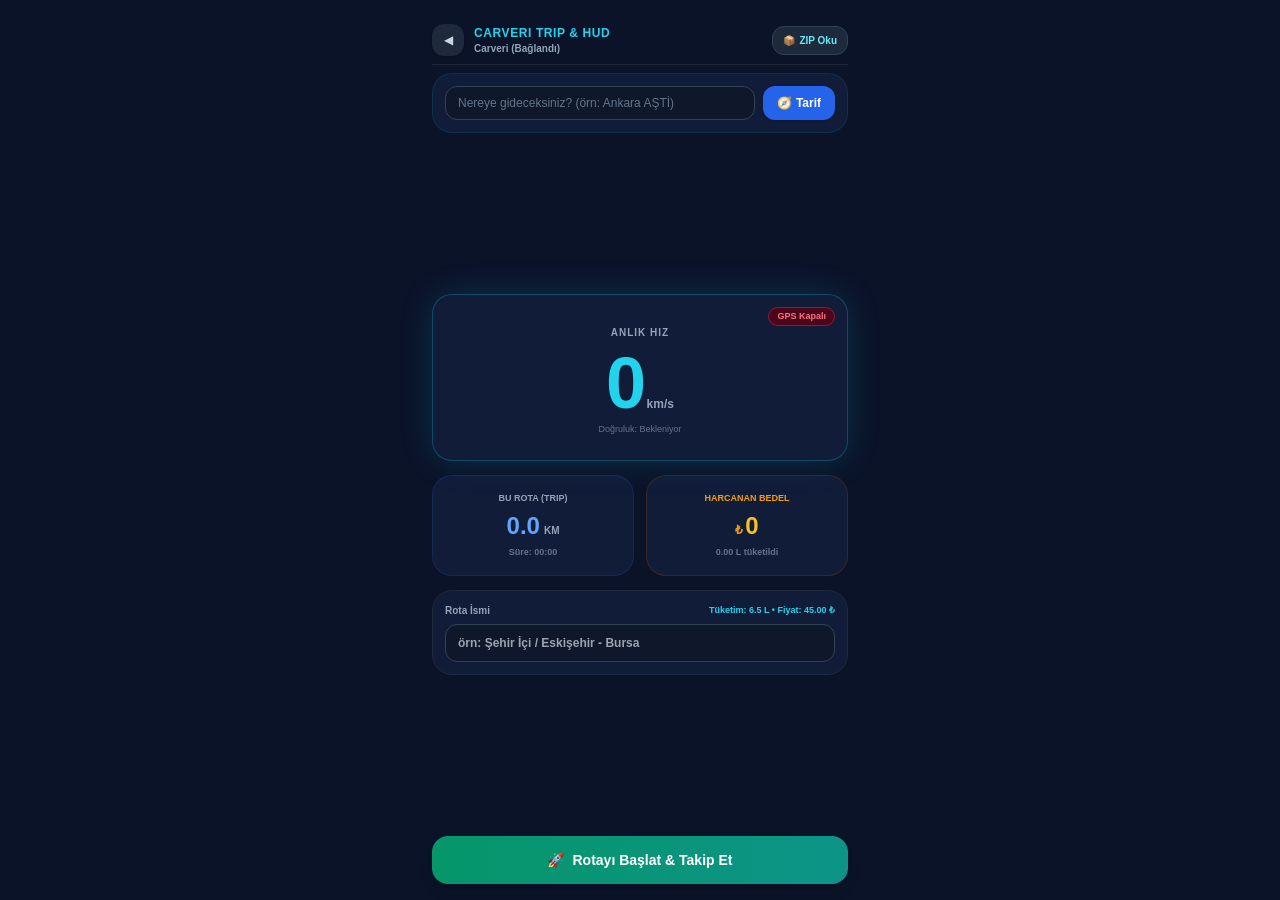
==== trip/index.html @ 650b9a81 "Create index.html" ====
<!DOCTYPE html>
<html lang="tr">
<head>
  <meta charset="UTF-8" />
  <meta name="viewport" content="width=device-width, initial-scale=1.0, maximum-scale=1.0, user-scalable=no, viewport-fit=cover" />
  <title>Carveri Trip & HUD</title>
  <meta name="theme-color" content="#0b1329" />
  <link rel="manifest" href="./manifest.json" />

  <!-- Üst dizindeki mevcut yerel kütüphaneler -->
  <script src="../libs/tailwind.js"></script>
  <script src="../libs/jszip.min.js"></script>

  <style>
    :root {
      --sat: env(safe-area-inset-top, 0px);
      --sab: env(safe-area-inset-bottom, 0px);
    }
    body {
      background-color: #0b1329;
      color: #f8fafc;
      font-family: -apple-system, BlinkMacSystemFont, "Segoe UI", Roboto, sans-serif;
      padding-top: var(--sat);
      padding-bottom: calc(1rem + var(--sab));
      user-select: none;
    }
    .hud-card {
      background: #111c38;
      border: 1px solid #1e2c4f;
      border-radius: 1.25rem;
    }
    .hud-glow {
      box-shadow: 0 0 35px -5px rgba(6, 182, 212, 0.25);
    }
  </style>
</head>
<body class="min-h-screen flex flex-col justify-between p-4 max-w-md mx-auto">

  <!-- Üst Başlık & Araç Durumu -->
  <header class="flex justify-between items-center py-2 border-b border-slate-800">
    <div class="flex items-center gap-2.5">
      <a href="../index.html" class="w-8 h-8 rounded-xl bg-slate-800 flex items-center justify-center text-xs text-slate-300 hover:text-white shadow">◀</a>
      <div>
        <h1 class="text-xs font-black text-cyan-400 tracking-wider">CARVERI TRIP & HUD</h1>
        <p id="carDescHeader" class="text-[10px] text-slate-400 font-semibold">Senkronize ediliyor...</p>
      </div>
    </div>
    <div class="flex items-center gap-2">
      <label class="cursor-pointer bg-slate-800 hover:bg-slate-700 px-2.5 py-1.5 rounded-xl text-[10px] font-bold text-cyan-300 flex items-center gap-1 border border-slate-700">
        <span>📦</span> ZIP Oku
        <input type="file" accept=".zip" onchange="loadZipBackup(event)" class="hidden" />
      </label>
    </div>
  </header>

  <!-- Hedefe Yol Tarifi Köprüsü (Google Haritalar) -->
  <div class="hud-card p-3 my-2 border-cyan-900/40">
    <div class="flex gap-2">
      <input type="text" id="targetNavInput" placeholder="Nereye gideceksiniz? (örn: Ankara AŞTİ)" class="flex-1 bg-slate-900 border border-slate-700 text-xs px-3 py-2 rounded-xl text-white outline-none font-medium placeholder-slate-500" />
      <button onclick="launchExternalNav()" class="bg-blue-600 hover:bg-blue-500 text-white text-xs font-black px-3.5 py-2 rounded-xl shadow flex items-center gap-1 whitespace-nowrap">
        <span>🧭</span> Tarif
      </button>
    </div>
  </div>

  <!-- Ana Dijital Gösterge Paneli (Takometre & Harcama) -->
  <main class="space-y-3.5 my-auto">
    <!-- Hız & GPS Durumu -->
    <div class="hud-card p-6 text-center hud-glow relative overflow-hidden border-cyan-500/30">
      <span id="gpsStatusBadge" class="absolute top-3 right-3 text-[9px] font-bold px-2 py-0.5 rounded-full bg-rose-950 text-rose-400 border border-rose-800">GPS Kapalı</span>
      <span class="text-[10px] uppercase font-black tracking-widest text-slate-400">ANLIK HIZ</span>
      <div class="flex items-baseline justify-center gap-1 my-1">
        <span id="liveSpeedText" class="text-7xl font-black text-cyan-400 tracking-tighter">0</span>
        <span class="text-xs font-bold text-slate-400">km/s</span>
      </div>
      <p id="accuracyText" class="text-[9px] text-slate-500 font-medium">Doğruluk: Bekleniyor</p>
    </div>

    <!-- Mesafe & Harcanan Yakıt Maliyeti -->
    <div class="grid grid-cols-2 gap-3">
      <div class="hud-card p-4 text-center border-blue-900/40">
        <span class="text-[9px] font-extrabold uppercase text-slate-400 block">BU ROTA (TRIP)</span>
        <div class="flex items-baseline justify-center gap-1 mt-1">
          <span id="tripDistanceText" class="text-2xl font-black text-blue-400">0.0</span>
          <span class="text-[10px] text-slate-400 font-bold">KM</span>
        </div>
        <p id="tripTimeText" class="text-[9px] text-slate-500 mt-1 font-semibold">Süre: 00:00</p>
      </div>

      <div class="hud-card p-4 text-center border-amber-900/40">
        <span class="text-[9px] font-extrabold uppercase text-amber-500 block">HARCANAN BEDEL</span>
        <div class="flex items-baseline justify-center gap-0.5 mt-1">
          <span class="text-xs font-black text-amber-500">₺</span>
          <span id="tripCostText" class="text-2xl font-black text-amber-400">0</span>
        </div>
        <p id="tripLitersText" class="text-[9px] text-slate-500 mt-1 font-semibold">0.00 L tüketildi</p>
      </div>
    </div>

    <!-- Rota Adı Kutusu -->
    <div class="hud-card p-3 space-y-1.5 border-slate-800">
      <div class="flex justify-between items-center">
        <label class="text-[10px] font-bold text-slate-400 block">Rota İsmi</label>
        <span id="autoParamsBadge" class="text-[9px] text-cyan-400 font-bold">Tüketim: 6.5 L/100km</span>
      </div>
      <input type="text" id="routeNameInput" placeholder="örn: Şehir İçi / Eskişehir - Bursa" class="w-full bg-slate-900 border border-slate-700 text-xs px-3 py-2.5 rounded-xl text-white outline-none font-bold" />
    </div>
  </main>

  <!-- Alt Kontrol Butonları -->
  <footer class="pt-2">
    <div id="btnGroupStart">
      <button onclick="startTripTracking()" class="w-full py-3.5 bg-gradient-to-r from-emerald-600 to-teal-600 hover:from-emerald-500 hover:to-teal-500 text-white font-black text-sm rounded-2xl shadow-lg flex items-center justify-center gap-2 active:scale-98 transition-all">
        <span>🚀</span> Rotayı Başlat & Takip Et
      </button>
    </div>

    <div id="btnGroupStop" class="grid grid-cols-2 gap-2.5 hidden">
      <button onclick="cancelTripTracking()" class="py-3 bg-slate-800 hover:bg-slate-700 text-slate-300 font-bold text-xs rounded-xl border border-slate-700">
        İptal Et
      </button>
      <button onclick="promptFinishRoute()" class="py-3 bg-rose-600 hover:bg-rose-500 text-white font-black text-xs rounded-xl shadow-lg">
        Rotayı Bitir & Kaydet
      </button>
    </div>
  </footer>

  <script>
    const STORAGE_PREFIX = "ototakip_promax_";
    let fullBackupData = null;

    // Otomatik Çekilecek Parametreler (Varsayılan değerlerle)
    let avgConsumption = 6.5; 
    let unitFuelPrice = 45.0;  

    // Sayaç Değişkenleri
    let isTracking = false;
    let watchId = null;
    let startTime = null;
    let timerInterval = null;
    let totalDistanceKm = 0;
    let lastCoords = null;
    let wakeLock = null;

    // 1. Ana Carveri Pro Hafızasından Otomatik Veri Çekme
    function syncFromCarveriStorage() {
      try {
        const rawProfile = localStorage.getItem(STORAGE_PREFIX + "profile");
        if (rawProfile) {
          const p = JSON.parse(rawProfile);
          document.getElementById("carDescHeader").innerText = `${p.name || 'Carveri'} (${p.desc || 'Model'})`;
        } else {
          document.getElementById("carDescHeader").innerText = "Carveri (Bağlandı)";
        }

        // Son Yol Bilgisayarı Ortalamasını Al
        const rawOdo = localStorage.getItem(STORAGE_PREFIX + "odologs");
        if (rawOdo) {
          const odos = JSON.parse(rawOdo);
          const valid = odos.filter(o => o.dashboardL100 > 0);
          if (valid.length > 0) {
            avgConsumption = parseFloat(valid[valid.length - 1].dashboardL100) || avgConsumption;
          }
        }

        // Canlı Pompa Fiyatını Al
        const rawPrices = localStorage.getItem(STORAGE_PREFIX + "live_fuel_prices");
        if (rawPrices) {
          const lp = JSON.parse(rawPrices);
          if (lp.fiyatlar) {
            const pObj = rawProfile ? JSON.parse(rawProfile) : {};
            const fType = pObj.fuelType || "benzin";
            const priceStr = lp.fiyatlar[fType] || lp.fiyatlar.benzin;
            if (priceStr) unitFuelPrice = parseFloat(String(priceStr).replace(",", ".")) || unitFuelPrice;
          }
        }

        document.getElementById("autoParamsBadge").innerText = `Tüketim: ${avgConsumption.toFixed(1)} L • Fiyat: ${unitFuelPrice.toFixed(2)} ₺`;
      } catch (e) {
        console.log("Hafıza okuma hatası:", e);
      }
    }

    // 2. Ekranın Kapanmasını Engelle (Android Wake Lock)
    async function requestWakeLock() {
      try {
        if ('wakeLock' in navigator) {
          wakeLock = await navigator.wakeLock.request('screen');
        }
      } catch (err) {}
    }

    function releaseWakeLock() {
      if (wakeLock !== null) {
        wakeLock.release().catch(() => {});
        wakeLock = null;
      }
    }

    // 3. ZIP Yedeği Okuma (Opsiyonel / Başka cihaz için)
    async function loadZipBackup(event) {
      const file = event.target.files[0];
      if (!file) return;
      try {
        const zip = await JSZip.loadAsync(file);
        const jsonFile = zip.file("veriler.json");
        if (!jsonFile) return alert("Geçersiz yedek: veriler.json bulunamadı.");

        const text = await jsonFile.async("text");
        fullBackupData = JSON.parse(text);

        if (fullBackupData.profile) {
          document.getElementById("carDescHeader").innerText = `${fullBackupData.profile.name} • ${fullBackupData.profile.desc || ''}`;
        }
        if (Array.isArray(fullBackupData.odoLogs)) {
          const validOdos = fullBackupData.odoLogs.filter(o => o.dashboardL100 > 0);
          if (validOdos.length > 0) avgConsumption = validOdos[validOdos.length - 1].dashboardL100;
        }

        document.getElementById("autoParamsBadge").innerText = `Tüketim: ${avgConsumption.toFixed(1)} L • Fiyat: ${unitFuelPrice.toFixed(2)} ₺`;
        alert("✓ Carveri Pro ZIP verileri başarıyla yüklendi!");
      } catch (err) {
        alert("Yedek okuma hatası: " + err.message);
      }
    }

    // 4. Google Haritalar'a Yol Tarifi Açma
    function launchExternalNav() {
      const target = document.getElementById("targetNavInput").value.trim();
      if (!target) return alert("Lütfen gitmek istediğiniz konumu yazın.");
      const mapsUrl = `https://www.google.com/maps/dir/?api=1&destination=${encodeURIComponent(target)}`;
      window.open(mapsUrl, "_blank");
    }

    // 5. GPS Kuş Uçuşu Mesafe (Haversine Formülü)
    function getDistanceBetweenPoints(lat1, lon1, lat2, lon2) {
      const R = 6371;
      const dLat = (lat2 - lat1) * Math.PI / 180;
      const dLon = (lon2 - lon1) * Math.PI / 180;
      const a = Math.sin(dLat/2) * Math.sin(dLat/2) +
                Math.cos(lat1 * Math.PI / 180) * Math.cos(lat2 * Math.PI / 180) *
                Math.sin(dLon/2) * Math.sin(dLon/2);
      const c = 2 * Math.atan2(Math.sqrt(a), Math.sqrt(1-a));
      return R * c;
    }

    // 6. Rotayı Başlat
    function startTripTracking() {
      if (!navigator.geolocation) return alert("Cihazınızda GPS desteği bulunamadı.");

      totalDistanceKm = 0;
      lastCoords = null;
      startTime = Date.now();
      isTracking = true;

      requestWakeLock();

      document.getElementById("btnGroupStart").classList.add("hidden");
      document.getElementById("btnGroupStop").classList.remove("hidden");
      document.getElementById("gpsStatusBadge").innerText = "GPS Aktif 🟢";
      document.getElementById("gpsStatusBadge").className = "absolute top-3 right-3 text-[9px] font-bold px-2 py-0.5 rounded-full bg-emerald-950 text-emerald-400 border border-emerald-800";

      timerInterval = setInterval(() => {
        const sec = Math.floor((Date.now() - startTime) / 1000);
        const m = String(Math.floor(sec / 60)).padStart(2, '0');
        const s = String(sec % 60).padStart(2, '0');
        document.getElementById("tripTimeText").innerText = `Süre: ${m}:${s}`;
      }, 1000);

      watchId = navigator.geolocation.watchPosition(
        (pos) => {
          const { latitude, longitude, speed, accuracy } = pos.coords;
          document.getElementById("accuracyText").innerText = `Doğruluk: ±${Math.round(accuracy)}m`;

          // Hız km/s
          const kmh = speed !== null && speed > 0 ? Math.round(speed * 3.6) : 0;
          document.getElementById("liveSpeedText").innerText = kmh;

          // Mesafe Ekleme (Doğruluk ve sıçrama filtresi)
          if (lastCoords) {
            const stepDist = getDistanceBetweenPoints(lastCoords.lat, lastCoords.lon, latitude, longitude);
            if (stepDist > 0.005 && stepDist < 2.0 && accuracy < 40) {
              totalDistanceKm += stepDist;
            }
          }

          lastCoords = { lat: latitude, lon: longitude };
          document.getElementById("tripDistanceText").innerText = totalDistanceKm.toFixed(1);

          // Canlı Maliyet
          const burnedLiters = (totalDistanceKm * avgConsumption) / 100;
          const cost = Math.round(burnedLiters * unitFuelPrice);
          document.getElementById("tripLitersText").innerText = `${burnedLiters.toFixed(2)} L tüketildi`;
          document.getElementById("tripCostText").innerText = cost.toLocaleString('tr-TR');
        },
        (err) => {
          document.getElementById("gpsStatusBadge").innerText = "Sinyal Yok ⚠️";
        },
        { enableHighAccuracy: true, maximumAge: 1000, timeout: 10000 }
      );
    }

    // 7. Takibi İptal Et (Kaydetmeden Sil)
    function cancelTripTracking() {
      if (!confirm("Bu rota kaydını iptal etmek ve silmek istediğinize emin misiniz?")) return;
      stopGpsWatch();
      resetDisplay();
    }

    // 8. Rotayı Bitirirken Düzenleme/Onay Penceresi Aç
    function promptFinishRoute() {
      stopGpsWatch();

      let defaultName = document.getElementById("routeNameInput").value.trim() || "GPS Rotası";
      let measuredKm = parseFloat(totalDistanceKm.toFixed(1));

      // Kullanıcıya düzenleme imkanı sunan onay kutuları
      const rName = prompt("Rota Adı:", defaultName);
      if (rName === null) { startTripTracking(); return; } // Vazgeçerse takibe devam et

      const distStr = prompt("Ölçülen Mesafe (KM):", measuredKm);
      if (distStr === null) { startTripTracking(); return; }

      const consStr = prompt("Ortalama Tüketim (L/100km):", avgConsumption.toFixed(2));
      if (consStr === null) { startTripTracking(); return; }

      const finalKm = parseFloat(distStr) || measuredKm;
      const finalCons = parseFloat(consStr) || avgConsumption;
      const finalLiters = parseFloat(((finalKm * finalCons) / 100).toFixed(2));

      const newRoute = {
        id: "route_" + Date.now(),
        name: rName.trim() || defaultName,
        date: new Date().toISOString(),
        distance: finalKm,
        consumption: finalCons.toFixed(2),
        liters: finalLiters
      };

      // Ana Carveri Pro LocalStorage'ına Doğrudan Kaydet
      let savedToStorage = false;
      try {
        let routes = [];
        const raw = localStorage.getItem(STORAGE_PREFIX + "completed_routes");
        if (raw) routes = JSON.parse(raw);
        routes.push(newRoute);
        localStorage.setItem(STORAGE_PREFIX + "completed_routes", JSON.stringify(routes));
        savedToStorage = true;
      } catch (e) {}

      // Eğer ZIP yüklenmişse ZIP'e de ekle ve indir
      if (fullBackupData) {
        if (!Array.isArray(fullBackupData.completedRoutes)) fullBackupData.completedRoutes = [];
        fullBackupData.completedRoutes.push(newRoute);
        exportUpdatedZip();
      }

      alert(
        `✅ ROTA KAYDEDİLDİ!\n` +
        `--------------------\n` +
        `🧭 ${newRoute.name}\n` +
        `🛣️ Mesafe: ${finalKm} KM\n` +
        `⛽ Tüketim: ${finalCons.toFixed(2)} L/100km\n` +
        `💧 Harcanan: ~${finalLiters} L (~${Math.round(finalLiters * unitFuelPrice)} ₺)\n\n` +
        (savedToStorage ? "✓ Ana Carveri Pro'ya otomatik aktarıldı!" : "")
      );

      resetDisplay();
    }

    async function exportUpdatedZip() {
      try {
        const zip = new JSZip();
        zip.file("veriler.json", JSON.stringify(fullBackupData, null, 2));
        const blob = await zip.generateAsync({ type: "blob" });
        const a = document.createElement("a");
        a.href = URL.createObjectURL(blob);
        a.download = `Carveri_Yedek_${new Date().toISOString().split("T")[0]}.zip`;
        document.body.appendChild(a);
        a.click();
        document.body.removeChild(a);
      } catch (e) {}
    }

    function stopGpsWatch() {
      if (watchId !== null) navigator.geolocation.clearWatch(watchId);
      if (timerInterval) clearInterval(timerInterval);
      releaseWakeLock();
      isTracking = false;
    }

    function resetDisplay() {
      document.getElementById("btnGroupStart").classList.remove("hidden");
      document.getElementById("btnGroupStop").classList.add("hidden");
      document.getElementById("gpsStatusBadge").innerText = "GPS Kapalı";
      document.getElementById("gpsStatusBadge").className = "absolute top-3 right-3 text-[9px] font-bold px-2 py-0.5 rounded-full bg-rose-950 text-rose-400 border border-rose-800";
      document.getElementById("liveSpeedText").innerText = "0";
      document.getElementById("tripDistanceText").innerText = "0.0";
      document.getElementById("tripCostText").innerText = "0";
      document.getElementById("tripLitersText").innerText = "0.00 L tüketildi";
      document.getElementById("tripTimeText").innerText = "Süre: 00:00";
      document.getElementById("targetNavInput").value = "";
      document.getElementById("routeNameInput").value = "";
    }

    window.addEventListener("DOMContentLoaded", () => {
      syncFromCarveriStorage();
    });
  </script>
</body>
</html>
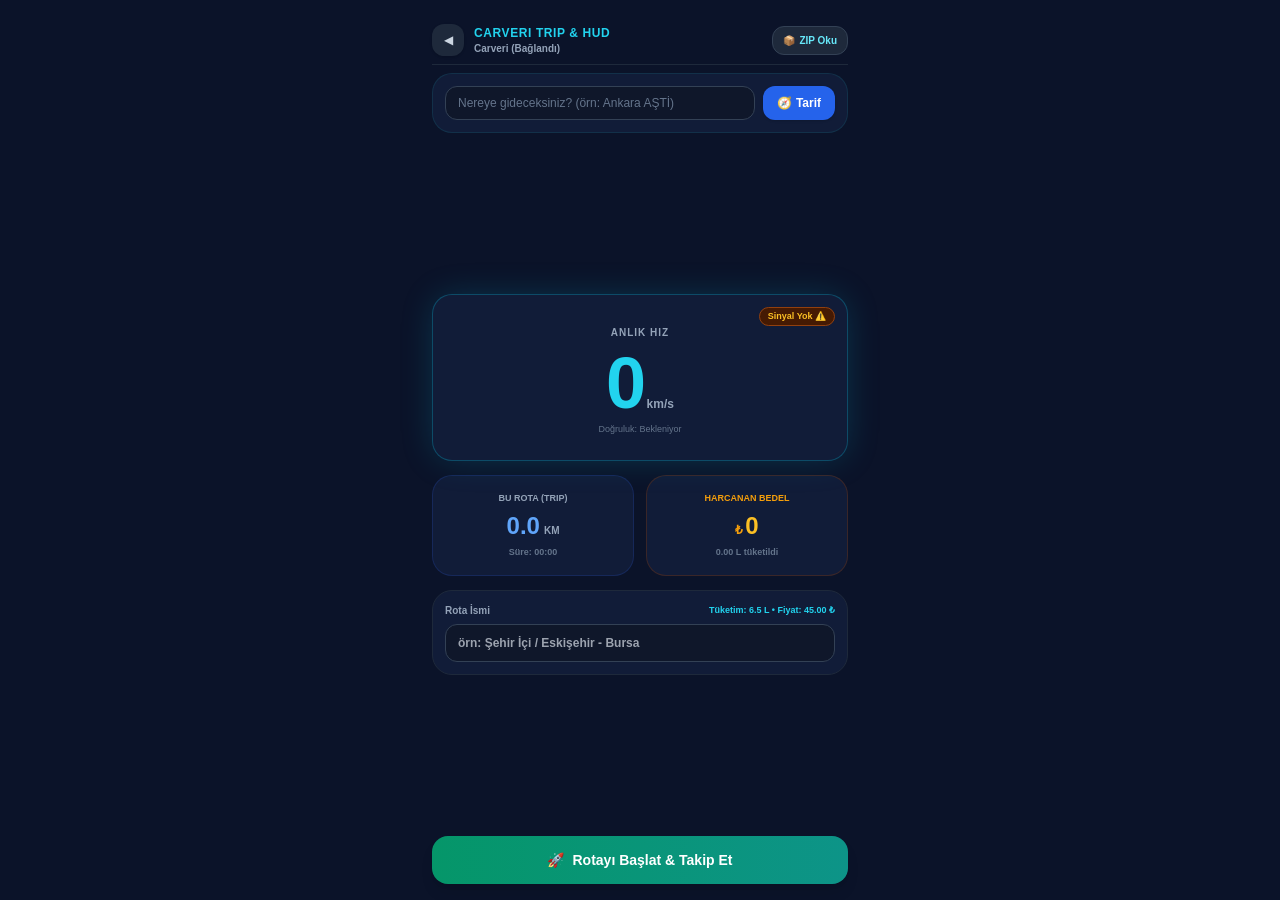
==== commit 4e483145: "Update index.html" ====
--- a/trip/index.html
+++ b/trip/index.html
@@ -5,6 +5,13 @@
   <meta name="viewport" content="width=device-width, initial-scale=1.0, maximum-scale=1.0, user-scalable=no, viewport-fit=cover" />
   <title>Carveri Trip & HUD</title>
   <meta name="theme-color" content="#0b1329" />
+  <script>
+    if ('serviceWorker' in navigator) {
+      window.addEventListener('load', () => {
+        navigator.serviceWorker.register('../sw.js', { scope: '../' }).catch(() => {});
+      });
+    }
+  </script>
   <link rel="manifest" href="./manifest.json" />
 
   <!-- Üst dizindeki mevcut yerel kütüphaneler -->
@@ -244,21 +251,70 @@
       return R * c;
     }
 
-    // 6. Rotayı Başlat
+    // 6. Pasif GPS Başlatıcı (Uygulama açılır açılmaz hızı canlı gösterir)
+    function initPassiveGps() {
+      if (!navigator.geolocation) {
+        document.getElementById("gpsStatusBadge").innerText = "GPS Yok ❌";
+        return;
+      }
+
+      document.getElementById("gpsStatusBadge").innerText = "Uydu Aranıyor 📡";
+      document.getElementById("gpsStatusBadge").className = "absolute top-3 right-3 text-[9px] font-bold px-2 py-0.5 rounded-full bg-amber-950 text-amber-400 border border-amber-800";
+
+      watchId = navigator.geolocation.watchPosition(
+        (pos) => {
+          const { latitude, longitude, speed, accuracy } = pos.coords;
+
+          document.getElementById("accuracyText").innerText = `Doğruluk: ±${Math.round(accuracy)}m`;
+
+          // Uydudan sinyal geldiğinde rozeti yeşil yap
+          if (!isTracking) {
+            document.getElementById("gpsStatusBadge").innerText = "GPS Hazır 🟢";
+            document.getElementById("gpsStatusBadge").className = "absolute top-3 right-3 text-[9px] font-bold px-2 py-0.5 rounded-full bg-emerald-950 text-emerald-400 border border-emerald-800";
+          }
+
+          // ANLIK HIZ: Açılır açılmaz her zaman gösterilir (km/s)
+          const kmh = speed !== null && speed > 0 ? Math.round(speed * 3.6) : 0;
+          document.getElementById("liveSpeedText").innerText = kmh;
+
+          // Eğer "Rotayı Başlat" butonuna basıldıysa KM ve TL saymaya başla
+          if (isTracking) {
+            if (lastCoords) {
+              const stepDist = getDistanceBetweenPoints(lastCoords.lat, lastCoords.lon, latitude, longitude);
+              if (stepDist > 0.005 && stepDist < 2.0 && accuracy < 40) {
+                totalDistanceKm += stepDist;
+              }
+            }
+            lastCoords = { lat: latitude, lon: longitude };
+            document.getElementById("tripDistanceText").innerText = totalDistanceKm.toFixed(1);
+
+            // Canlı Maliyet Hesabı
+            const burnedLiters = (totalDistanceKm * avgConsumption) / 100;
+            const cost = Math.round(burnedLiters * unitFuelPrice);
+            document.getElementById("tripLitersText").innerText = `${burnedLiters.toFixed(2)} L tüketildi`;
+            document.getElementById("tripCostText").innerText = cost.toLocaleString('tr-TR');
+          }
+        },
+        (err) => {
+          document.getElementById("gpsStatusBadge").innerText = "Sinyal Yok ⚠️";
+        },
+        { enableHighAccuracy: true, maximumAge: 1000, timeout: 10000 }
+      );
+    }
+
+    // "Rotayı Başlat" Butonuna Basıldığında Sayaçları Devreye Sokar
     function startTripTracking() {
-      if (!navigator.geolocation) return alert("Cihazınızda GPS desteği bulunamadı.");
-
       totalDistanceKm = 0;
       lastCoords = null;
       startTime = Date.now();
       isTracking = true;
 
-      requestWakeLock();
+      requestWakeLock(); // Ekranın açık kalmasını sağla
 
       document.getElementById("btnGroupStart").classList.add("hidden");
       document.getElementById("btnGroupStop").classList.remove("hidden");
-      document.getElementById("gpsStatusBadge").innerText = "GPS Aktif 🟢";
-      document.getElementById("gpsStatusBadge").className = "absolute top-3 right-3 text-[9px] font-bold px-2 py-0.5 rounded-full bg-emerald-950 text-emerald-400 border border-emerald-800";
+      document.getElementById("gpsStatusBadge").innerText = "Kayıt Yapılıyor 🔴";
+      document.getElementById("gpsStatusBadge").className = "absolute top-3 right-3 text-[9px] font-bold px-2 py-0.5 rounded-full bg-rose-950 text-rose-400 border border-rose-800 animate-pulse";
 
       timerInterval = setInterval(() => {
         const sec = Math.floor((Date.now() - startTime) / 1000);
@@ -266,38 +322,6 @@
         const s = String(sec % 60).padStart(2, '0');
         document.getElementById("tripTimeText").innerText = `Süre: ${m}:${s}`;
       }, 1000);
-
-      watchId = navigator.geolocation.watchPosition(
-        (pos) => {
-          const { latitude, longitude, speed, accuracy } = pos.coords;
-          document.getElementById("accuracyText").innerText = `Doğruluk: ±${Math.round(accuracy)}m`;
-
-          // Hız km/s
-          const kmh = speed !== null && speed > 0 ? Math.round(speed * 3.6) : 0;
-          document.getElementById("liveSpeedText").innerText = kmh;
-
-          // Mesafe Ekleme (Doğruluk ve sıçrama filtresi)
-          if (lastCoords) {
-            const stepDist = getDistanceBetweenPoints(lastCoords.lat, lastCoords.lon, latitude, longitude);
-            if (stepDist > 0.005 && stepDist < 2.0 && accuracy < 40) {
-              totalDistanceKm += stepDist;
-            }
-          }
-
-          lastCoords = { lat: latitude, lon: longitude };
-          document.getElementById("tripDistanceText").innerText = totalDistanceKm.toFixed(1);
-
-          // Canlı Maliyet
-          const burnedLiters = (totalDistanceKm * avgConsumption) / 100;
-          const cost = Math.round(burnedLiters * unitFuelPrice);
-          document.getElementById("tripLitersText").innerText = `${burnedLiters.toFixed(2)} L tüketildi`;
-          document.getElementById("tripCostText").innerText = cost.toLocaleString('tr-TR');
-        },
-        (err) => {
-          document.getElementById("gpsStatusBadge").innerText = "Sinyal Yok ⚠️";
-        },
-        { enableHighAccuracy: true, maximumAge: 1000, timeout: 10000 }
-      );
     }
 
     // 7. Takibi İptal Et (Kaydetmeden Sil)
@@ -308,25 +332,39 @@
     }
 
     // 8. Rotayı Bitirirken Düzenleme/Onay Penceresi Aç
+    // 8. Rotayı Bitirirken Kadrandaki Gerçek Tüketimi Al ve Kaydet
     function promptFinishRoute() {
       stopGpsWatch();
 
-      let defaultName = document.getElementById("routeNameInput").value.trim() || "GPS Rotası";
+      let defaultName = document.getElementById("routeNameInput").value.trim() || "Uzun Yol Rotası";
       let measuredKm = parseFloat(totalDistanceKm.toFixed(1));
 
-      // Kullanıcıya düzenleme imkanı sunan onay kutuları
-      const rName = prompt("Rota Adı:", defaultName);
-      if (rName === null) { startTripTracking(); return; } // Vazgeçerse takibe devam et
-
-      const distStr = prompt("Ölçülen Mesafe (KM):", measuredKm);
+      // 1. Adım: Rota İsmi
+      const rName = prompt("🧭 Rota Adı / Güzergah:", defaultName);
+      if (rName === null) { startTripTracking(); return; } // İptal ederse GPS takibine devam et
+
+      // 2. Adım: GPS Mesafesi Onayı (İstersen arabanın Trip sayacına göre düzeltebilirsin)
+      const distStr = prompt(
+        `🛣️ GPS ile Ölçülen Mesafe: ${measuredKm} KM\n` +
+        `Aracın trip sayacıyla birebir eşitlemek istersen değiştirebilirsin:`, 
+        measuredKm
+      );
       if (distStr === null) { startTripTracking(); return; }
 
-      const consStr = prompt("Ortalama Tüketim (L/100km):", avgConsumption.toFixed(2));
+      // 3. Adım: KADRANDAKİ UZUN YOL TÜKETİMİ (Kritik Nokta)
+      const consStr = prompt(
+        `📊 Yolculuk Sonu Gösterge Tüketimi:\n\n` +
+        `Şehir dışı tüketimi farklı olacağı için yol bilgisayarında bu yolculuk için yazan ortalamayı girin (L/100km):`, 
+        avgConsumption.toFixed(1)
+      );
       if (consStr === null) { startTripTracking(); return; }
 
       const finalKm = parseFloat(distStr) || measuredKm;
       const finalCons = parseFloat(consStr) || avgConsumption;
+      
+      // Gerçek uzun yol tüketimiyle harcanan net litre ve TL
       const finalLiters = parseFloat(((finalKm * finalCons) / 100).toFixed(2));
+      const finalCost = Math.round(finalLiters * unitFuelPrice);
 
       const newRoute = {
         id: "route_" + Date.now(),
@@ -337,7 +375,7 @@
         liters: finalLiters
       };
 
-      // Ana Carveri Pro LocalStorage'ına Doğrudan Kaydet
+      // Ana Carveri Pro'nun hafızasına doğrudan aktar
       let savedToStorage = false;
       try {
         let routes = [];
@@ -348,7 +386,7 @@
         savedToStorage = true;
       } catch (e) {}
 
-      // Eğer ZIP yüklenmişse ZIP'e de ekle ve indir
+      // ZIP yedek yüklüyse onu da güncelle
       if (fullBackupData) {
         if (!Array.isArray(fullBackupData.completedRoutes)) fullBackupData.completedRoutes = [];
         fullBackupData.completedRoutes.push(newRoute);
@@ -356,13 +394,14 @@
       }
 
       alert(
-        `✅ ROTA KAYDEDİLDİ!\n` +
-        `--------------------\n` +
-        `🧭 ${newRoute.name}\n` +
+        `✅ UZUN YOL ROTASI HESAPLANDI & KAYDEDİLDİ!\n` +
+        `----------------------------------------\n` +
+        `🧭 Güzergah: ${newRoute.name}\n` +
         `🛣️ Mesafe: ${finalKm} KM\n` +
-        `⛽ Tüketim: ${finalCons.toFixed(2)} L/100km\n` +
-        `💧 Harcanan: ~${finalLiters} L (~${Math.round(finalLiters * unitFuelPrice)} ₺)\n\n` +
-        (savedToStorage ? "✓ Ana Carveri Pro'ya otomatik aktarıldı!" : "")
+        `📊 Yol Bilgisayarı: ${finalCons.toFixed(2)} L/100km\n` +
+        `💧 Harcanan Saf Yakıt: ${finalLiters} Litre\n` +
+        `💰 Toplam Rota Maliyeti: ~${finalCost.toLocaleString('tr-TR')} ₺\n\n` +
+        (savedToStorage ? "✓ Ana Carveri Pro'ya başarıyla işlendi!" : "")
       );
 
       resetDisplay();
@@ -405,6 +444,7 @@
 
     window.addEventListener("DOMContentLoaded", () => {
       syncFromCarveriStorage();
+      initPassiveGps(); // Sayfa açıldığı an GPS'e bağlanıp hızı canlı gösterir
     });
   </script>
 </body>
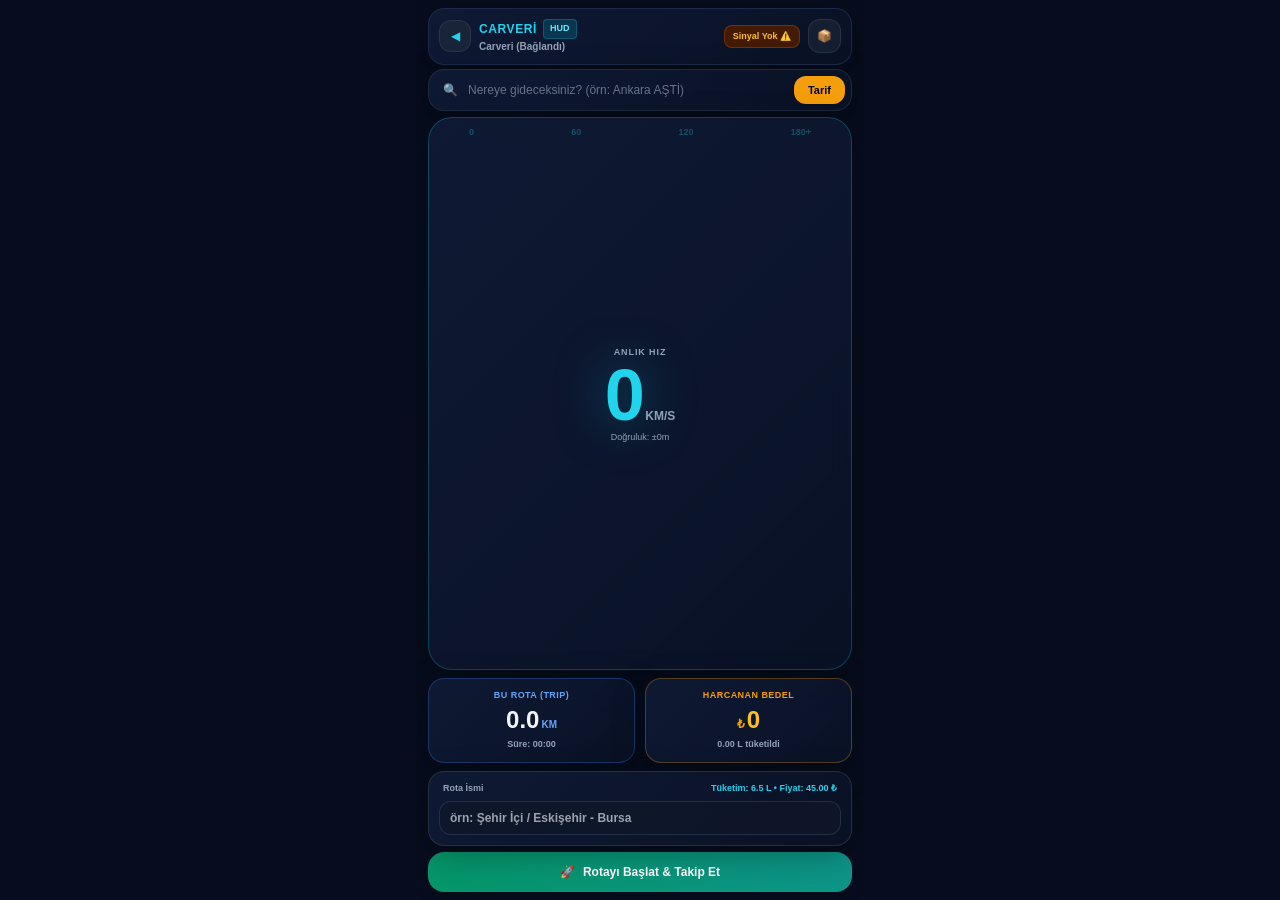
==== commit c949d7d4: "Update index.html" ====
--- a/trip/index.html
+++ b/trip/index.html
@@ -4,7 +4,12 @@
   <meta charset="UTF-8" />
   <meta name="viewport" content="width=device-width, initial-scale=1.0, maximum-scale=1.0, user-scalable=no, viewport-fit=cover" />
   <title>Carveri Trip & HUD</title>
-  <meta name="theme-color" content="#0b1329" />
+  <meta name="theme-color" content="#070d1e" />
+  <link rel="manifest" href="./manifest.json" />
+
+  <script src="../libs/tailwind.js"></script>
+  <script src="../libs/jszip.min.js"></script>
+
   <script>
     if ('serviceWorker' in navigator) {
       window.addEventListener('load', () => {
@@ -12,121 +17,137 @@
       });
     }
   </script>
-  <link rel="manifest" href="./manifest.json" />
-
-  <!-- Üst dizindeki mevcut yerel kütüphaneler -->
-  <script src="../libs/tailwind.js"></script>
-  <script src="../libs/jszip.min.js"></script>
 
   <style>
     :root {
       --sat: env(safe-area-inset-top, 0px);
       --sab: env(safe-area-inset-bottom, 0px);
     }
-    body {
-      background-color: #0b1329;
+    html, body {
+      height: 100dvh;
+      max-height: 100dvh;
+      overflow: hidden;
+      touch-action: manipulation;
+      background-color: #070d1e;
       color: #f8fafc;
       font-family: -apple-system, BlinkMacSystemFont, "Segoe UI", Roboto, sans-serif;
-      padding-top: var(--sat);
-      padding-bottom: calc(1rem + var(--sab));
       user-select: none;
-    }
-    .hud-card {
-      background: #111c38;
-      border: 1px solid #1e2c4f;
-      border-radius: 1.25rem;
-    }
-    .hud-glow {
-      box-shadow: 0 0 35px -5px rgba(6, 182, 212, 0.25);
+      -webkit-user-select: none;
+    }
+    .hud-box {
+      background: linear-gradient(135deg, rgba(17, 28, 56, 0.85) 0%, rgba(10, 18, 38, 0.95) 100%);
+      border: 1px solid rgba(30, 44, 79, 0.9);
+      box-shadow: 0 8px 32px rgba(0, 0, 0, 0.3);
+      backdrop-filter: blur(12px);
+      -webkit-backdrop-filter: blur(12px);
+    }
+    .neon-dial {
+      box-shadow: inset 0 0 25px rgba(6, 182, 212, 0.2), 0 0 30px rgba(6, 182, 212, 0.12);
     }
   </style>
 </head>
-<body class="min-h-screen flex flex-col justify-between p-4 max-w-md mx-auto">
-
-  <!-- Üst Başlık & Araç Durumu -->
-  <header class="flex justify-between items-center py-2 border-b border-slate-800">
-    <div class="flex items-center gap-2.5">
-      <a href="../index.html" class="w-8 h-8 rounded-xl bg-slate-800 flex items-center justify-center text-xs text-slate-300 hover:text-white shadow">◀</a>
-      <div>
-        <h1 class="text-xs font-black text-cyan-400 tracking-wider">CARVERI TRIP & HUD</h1>
-        <p id="carDescHeader" class="text-[10px] text-slate-400 font-semibold">Senkronize ediliyor...</p>
-      </div>
-    </div>
-    <div class="flex items-center gap-2">
-      <label class="cursor-pointer bg-slate-800 hover:bg-slate-700 px-2.5 py-1.5 rounded-xl text-[10px] font-bold text-cyan-300 flex items-center gap-1 border border-slate-700">
-        <span>📦</span> ZIP Oku
+<body class="flex flex-col justify-between p-3 max-w-md mx-auto pt-[calc(0.5rem+var(--sat))] pb-[calc(0.5rem+var(--sab))]">
+
+  <!-- 1. ÜST PANEL: GERİ, PROFİL VE ZIP -->
+  <header class="hud-box rounded-2xl p-2.5 flex justify-between items-center shrink-0">
+    <div class="flex items-center gap-2 min-w-0">
+      <a href="../index.html" class="w-8 h-8 rounded-xl bg-slate-800/80 border border-slate-700/60 flex items-center justify-center text-xs text-cyan-400 hover:text-white transition-all shrink-0">◀</a>
+      <div class="min-w-0 truncate">
+        <div class="flex items-center gap-1.5">
+          <span class="text-xs font-black text-cyan-400 tracking-wider">CARVERİ</span>
+          <span class="text-[9px] bg-cyan-500/20 text-cyan-300 font-black px-1.5 py-0.5 rounded border border-cyan-500/30">HUD</span>
+        </div>
+        <p id="carDescHeader" class="text-[10px] text-slate-400 font-semibold truncate">Bağlanıyor...</p>
+      </div>
+    </div>
+    <div class="flex items-center gap-2 shrink-0">
+      <span id="gpsStatusBadge" class="text-[9px] font-black px-2 py-1 rounded-lg bg-emerald-950 text-emerald-400 border border-emerald-800/60">GPS Ready 🟢</span>
+      <label class="cursor-pointer bg-slate-800/60 hover:bg-slate-700/80 p-2 rounded-xl text-xs text-cyan-300 border border-slate-700/60" title="ZIP Yedeği Oku">
+        <span>📦</span>
         <input type="file" accept=".zip" onchange="loadZipBackup(event)" class="hidden" />
       </label>
     </div>
   </header>
 
-  <!-- Hedefe Yol Tarifi Köprüsü (Google Haritalar) -->
-  <div class="hud-card p-3 my-2 border-cyan-900/40">
-    <div class="flex gap-2">
-      <input type="text" id="targetNavInput" placeholder="Nereye gideceksiniz? (örn: Ankara AŞTİ)" class="flex-1 bg-slate-900 border border-slate-700 text-xs px-3 py-2 rounded-xl text-white outline-none font-medium placeholder-slate-500" />
-      <button onclick="launchExternalNav()" class="bg-blue-600 hover:bg-blue-500 text-white text-xs font-black px-3.5 py-2 rounded-xl shadow flex items-center gap-1 whitespace-nowrap">
-        <span>🧭</span> Tarif
+  <!-- 2. HEDEF TARİF VE GOOGLE MAPS KÖPRÜSÜ -->
+  <div class="hud-box rounded-2xl p-1.5 shrink-0 my-1 border-slate-700/50">
+    <div class="flex gap-1.5 items-center">
+      <div class="pl-2 text-slate-400 text-xs">🔍</div>
+      <input type="text" id="targetNavInput" placeholder="Nereye gideceksiniz? (örn: Ankara AŞTİ)" class="flex-1 bg-transparent text-xs px-1 text-white outline-none font-medium placeholder-slate-500" />
+      <button onclick="launchExternalNav()" class="bg-amber-500 hover:bg-amber-400 text-slate-950 text-[11px] font-black px-3.5 py-1.5 rounded-xl shadow transition-transform active:scale-95 shrink-0">
+        Tarif
       </button>
     </div>
   </div>
 
-  <!-- Ana Dijital Gösterge Paneli (Takometre & Harcama) -->
-  <main class="space-y-3.5 my-auto">
-    <!-- Hız & GPS Durumu -->
-    <div class="hud-card p-6 text-center hud-glow relative overflow-hidden border-cyan-500/30">
-      <span id="gpsStatusBadge" class="absolute top-3 right-3 text-[9px] font-bold px-2 py-0.5 rounded-full bg-rose-950 text-rose-400 border border-rose-800">GPS Kapalı</span>
-      <span class="text-[10px] uppercase font-black tracking-widest text-slate-400">ANLIK HIZ</span>
-      <div class="flex items-baseline justify-center gap-1 my-1">
-        <span id="liveSpeedText" class="text-7xl font-black text-cyan-400 tracking-tighter">0</span>
-        <span class="text-xs font-bold text-slate-400">km/s</span>
-      </div>
-      <p id="accuracyText" class="text-[9px] text-slate-500 font-medium">Doğruluk: Bekleniyor</p>
-    </div>
-
-    <!-- Mesafe & Harcanan Yakıt Maliyeti -->
-    <div class="grid grid-cols-2 gap-3">
-      <div class="hud-card p-4 text-center border-blue-900/40">
-        <span class="text-[9px] font-extrabold uppercase text-slate-400 block">BU ROTA (TRIP)</span>
-        <div class="flex items-baseline justify-center gap-1 mt-1">
-          <span id="tripDistanceText" class="text-2xl font-black text-blue-400">0.0</span>
-          <span class="text-[10px] text-slate-400 font-bold">KM</span>
+  <!-- 3. ANA DİJİTAL KADRAN (HUD HIZ GÖSTERGESİ) -->
+  <main class="flex-1 flex flex-col justify-around my-0.5 min-h-0 space-y-2">
+    <div class="hud-box rounded-3xl p-3 text-center neon-border relative flex flex-col justify-center items-center flex-1 min-h-[130px] border-cyan-500/30">
+      
+      <!-- Arka plan dijital yay efekti -->
+      <div class="absolute inset-x-4 top-2 flex justify-between px-6 opacity-30 pointer-events-none">
+        <span class="text-[9px] font-bold text-cyan-400">0</span>
+        <span class="text-[9px] font-bold text-cyan-400">60</span>
+        <span class="text-[9px] font-bold text-cyan-400">120</span>
+        <span class="text-[9px] font-bold text-cyan-400">180+</span>
+      </div>
+
+      <span class="text-[9px] uppercase font-black tracking-widest text-slate-400 mt-1">ANLIK HIZ</span>
+      
+      <div class="flex items-baseline justify-center gap-1 my-0">
+        <span id="liveSpeedText" class="text-7xl font-black text-cyan-400 tracking-tighter drop-shadow-[0_0_25px_rgba(6,182,212,0.5)]">0</span>
+        <span class="text-xs font-black text-slate-400 uppercase">km/s</span>
+      </div>
+
+      <p id="accuracyText" class="text-[9px] text-slate-400 font-medium">Doğruluk: ±0m</p>
+    </div>
+
+    <!-- 4. ROTA VE MALİYET KARTLARI (YATAY İKİ SÜTUN) -->
+    <div class="grid grid-cols-2 gap-2.5 shrink-0">
+      <!-- Rota Kartı -->
+      <div class="hud-box rounded-2xl p-2.5 border-blue-500/30 text-center relative overflow-hidden">
+        <span class="text-[9px] font-black uppercase text-blue-400 block tracking-wider">BU ROTA (TRIP)</span>
+        <div class="flex items-baseline justify-center gap-0.5 mt-0.5">
+          <span id="tripDistanceText" class="text-2xl font-black text-slate-100">0.0</span>
+          <span class="text-[10px] text-blue-400 font-black">KM</span>
         </div>
-        <p id="tripTimeText" class="text-[9px] text-slate-500 mt-1 font-semibold">Süre: 00:00</p>
-      </div>
-
-      <div class="hud-card p-4 text-center border-amber-900/40">
-        <span class="text-[9px] font-extrabold uppercase text-amber-500 block">HARCANAN BEDEL</span>
-        <div class="flex items-baseline justify-center gap-0.5 mt-1">
+        <p id="tripTimeText" class="text-[9px] text-slate-400 font-semibold mt-0.5">Süre: 00:00</p>
+      </div>
+
+      <!-- Harcanan Bedel Kartı -->
+      <div class="hud-box rounded-2xl p-2.5 border-amber-500/30 text-center relative overflow-hidden">
+        <span class="text-[9px] font-black uppercase text-amber-500 block tracking-wider">HARCANAN BEDEL</span>
+        <div class="flex items-baseline justify-center gap-0.5 mt-0.5">
           <span class="text-xs font-black text-amber-500">₺</span>
           <span id="tripCostText" class="text-2xl font-black text-amber-400">0</span>
         </div>
-        <p id="tripLitersText" class="text-[9px] text-slate-500 mt-1 font-semibold">0.00 L tüketildi</p>
-      </div>
-    </div>
-
-    <!-- Rota Adı Kutusu -->
-    <div class="hud-card p-3 space-y-1.5 border-slate-800">
-      <div class="flex justify-between items-center">
-        <label class="text-[10px] font-bold text-slate-400 block">Rota İsmi</label>
-        <span id="autoParamsBadge" class="text-[9px] text-cyan-400 font-bold">Tüketim: 6.5 L/100km</span>
-      </div>
-      <input type="text" id="routeNameInput" placeholder="örn: Şehir İçi / Eskişehir - Bursa" class="w-full bg-slate-900 border border-slate-700 text-xs px-3 py-2.5 rounded-xl text-white outline-none font-bold" />
+        <p id="tripLitersText" class="text-[9px] text-slate-400 font-semibold mt-0.5">0.00 L tüketildi</p>
+      </div>
+    </div>
+
+    <!-- Rota İsmi ve Tüketim Bilgi Satırı -->
+    <div class="hud-box rounded-2xl p-2.5 shrink-0 space-y-1.5 border-slate-700/60">
+      <div class="flex justify-between items-center text-[9px] px-1">
+        <span class="font-bold text-slate-400">Rota İsmi</span>
+        <span id="autoParamsBadge" class="text-cyan-400 font-bold">Tüketim: 6.5 L • Fiyat: 0.00 ₺</span>
+      </div>
+      <input type="text" id="routeNameInput" placeholder="örn: Şehir İçi / Eskişehir - Bursa" class="w-full bg-slate-900/80 border border-slate-700/60 text-xs px-2.5 py-2 rounded-xl text-white outline-none font-bold" />
     </div>
   </main>
 
-  <!-- Alt Kontrol Butonları -->
-  <footer class="pt-2">
+  <!-- 5. ALT KONTROL BUTONLARI -->
+  <footer class="shrink-0 pt-1">
     <div id="btnGroupStart">
-      <button onclick="startTripTracking()" class="w-full py-3.5 bg-gradient-to-r from-emerald-600 to-teal-600 hover:from-emerald-500 hover:to-teal-500 text-white font-black text-sm rounded-2xl shadow-lg flex items-center justify-center gap-2 active:scale-98 transition-all">
+      <button onclick="startTripTracking()" class="w-full py-3 bg-gradient-to-r from-emerald-600 to-teal-600 hover:from-emerald-500 text-white font-black text-xs rounded-2xl shadow-lg flex items-center justify-center gap-2 active:scale-98 transition-all">
         <span>🚀</span> Rotayı Başlat & Takip Et
       </button>
     </div>
 
     <div id="btnGroupStop" class="grid grid-cols-2 gap-2.5 hidden">
-      <button onclick="cancelTripTracking()" class="py-3 bg-slate-800 hover:bg-slate-700 text-slate-300 font-bold text-xs rounded-xl border border-slate-700">
+      <button onclick="cancelTripTracking()" class="py-2.5 bg-rose-950/80 hover:bg-rose-900 text-rose-300 font-bold text-xs rounded-xl border border-rose-800/60 shadow">
         İptal Et
       </button>
-      <button onclick="promptFinishRoute()" class="py-3 bg-rose-600 hover:bg-rose-500 text-white font-black text-xs rounded-xl shadow-lg">
+      <button onclick="promptFinishRoute()" class="py-2.5 bg-blue-600 hover:bg-blue-500 text-white font-black text-xs rounded-xl shadow-lg active:scale-98 transition-all">
         Rotayı Bitir & Kaydet
       </button>
     </div>
@@ -136,11 +157,9 @@
     const STORAGE_PREFIX = "ototakip_promax_";
     let fullBackupData = null;
 
-    // Otomatik Çekilecek Parametreler (Varsayılan değerlerle)
     let avgConsumption = 6.5; 
     let unitFuelPrice = 45.0;  
 
-    // Sayaç Değişkenleri
     let isTracking = false;
     let watchId = null;
     let startTime = null;
@@ -149,7 +168,6 @@
     let lastCoords = null;
     let wakeLock = null;
 
-    // 1. Ana Carveri Pro Hafızasından Otomatik Veri Çekme
     function syncFromCarveriStorage() {
       try {
         const rawProfile = localStorage.getItem(STORAGE_PREFIX + "profile");
@@ -160,7 +178,6 @@
           document.getElementById("carDescHeader").innerText = "Carveri (Bağlandı)";
         }
 
-        // Son Yol Bilgisayarı Ortalamasını Al
         const rawOdo = localStorage.getItem(STORAGE_PREFIX + "odologs");
         if (rawOdo) {
           const odos = JSON.parse(rawOdo);
@@ -170,7 +187,6 @@
           }
         }
 
-        // Canlı Pompa Fiyatını Al
         const rawPrices = localStorage.getItem(STORAGE_PREFIX + "live_fuel_prices");
         if (rawPrices) {
           const lp = JSON.parse(rawPrices);
@@ -183,12 +199,9 @@
         }
 
         document.getElementById("autoParamsBadge").innerText = `Tüketim: ${avgConsumption.toFixed(1)} L • Fiyat: ${unitFuelPrice.toFixed(2)} ₺`;
-      } catch (e) {
-        console.log("Hafıza okuma hatası:", e);
-      }
-    }
-
-    // 2. Ekranın Kapanmasını Engelle (Android Wake Lock)
+      } catch (e) {}
+    }
+
     async function requestWakeLock() {
       try {
         if ('wakeLock' in navigator) {
@@ -204,7 +217,6 @@
       }
     }
 
-    // 3. ZIP Yedeği Okuma (Opsiyonel / Başka cihaz için)
     async function loadZipBackup(event) {
       const file = event.target.files[0];
       if (!file) return;
@@ -231,7 +243,6 @@
       }
     }
 
-    // 4. Google Haritalar'a Yol Tarifi Açma
     function launchExternalNav() {
       const target = document.getElementById("targetNavInput").value.trim();
       if (!target) return alert("Lütfen gitmek istediğiniz konumu yazın.");
@@ -239,7 +250,6 @@
       window.open(mapsUrl, "_blank");
     }
 
-    // 5. GPS Kuş Uçuşu Mesafe (Haversine Formülü)
     function getDistanceBetweenPoints(lat1, lon1, lat2, lon2) {
       const R = 6371;
       const dLat = (lat2 - lat1) * Math.PI / 180;
@@ -251,7 +261,6 @@
       return R * c;
     }
 
-    // 6. Pasif GPS Başlatıcı (Uygulama açılır açılmaz hızı canlı gösterir)
     function initPassiveGps() {
       if (!navigator.geolocation) {
         document.getElementById("gpsStatusBadge").innerText = "GPS Yok ❌";
@@ -259,25 +268,21 @@
       }
 
       document.getElementById("gpsStatusBadge").innerText = "Uydu Aranıyor 📡";
-      document.getElementById("gpsStatusBadge").className = "absolute top-3 right-3 text-[9px] font-bold px-2 py-0.5 rounded-full bg-amber-950 text-amber-400 border border-amber-800";
+      document.getElementById("gpsStatusBadge").className = "text-[9px] font-black px-2 py-1 rounded-lg bg-amber-950 text-amber-400 border border-amber-800/60";
 
       watchId = navigator.geolocation.watchPosition(
         (pos) => {
           const { latitude, longitude, speed, accuracy } = pos.coords;
-
           document.getElementById("accuracyText").innerText = `Doğruluk: ±${Math.round(accuracy)}m`;
 
-          // Uydudan sinyal geldiğinde rozeti yeşil yap
           if (!isTracking) {
             document.getElementById("gpsStatusBadge").innerText = "GPS Hazır 🟢";
-            document.getElementById("gpsStatusBadge").className = "absolute top-3 right-3 text-[9px] font-bold px-2 py-0.5 rounded-full bg-emerald-950 text-emerald-400 border border-emerald-800";
+            document.getElementById("gpsStatusBadge").className = "text-[9px] font-black px-2 py-1 rounded-lg bg-emerald-950 text-emerald-400 border border-emerald-800/60";
           }
 
-          // ANLIK HIZ: Açılır açılmaz her zaman gösterilir (km/s)
           const kmh = speed !== null && speed > 0 ? Math.round(speed * 3.6) : 0;
           document.getElementById("liveSpeedText").innerText = kmh;
 
-          // Eğer "Rotayı Başlat" butonuna basıldıysa KM ve TL saymaya başla
           if (isTracking) {
             if (lastCoords) {
               const stepDist = getDistanceBetweenPoints(lastCoords.lat, lastCoords.lon, latitude, longitude);
@@ -288,7 +293,6 @@
             lastCoords = { lat: latitude, lon: longitude };
             document.getElementById("tripDistanceText").innerText = totalDistanceKm.toFixed(1);
 
-            // Canlı Maliyet Hesabı
             const burnedLiters = (totalDistanceKm * avgConsumption) / 100;
             const cost = Math.round(burnedLiters * unitFuelPrice);
             document.getElementById("tripLitersText").innerText = `${burnedLiters.toFixed(2)} L tüketildi`;
@@ -302,19 +306,18 @@
       );
     }
 
-    // "Rotayı Başlat" Butonuna Basıldığında Sayaçları Devreye Sokar
     function startTripTracking() {
       totalDistanceKm = 0;
       lastCoords = null;
       startTime = Date.now();
       isTracking = true;
 
-      requestWakeLock(); // Ekranın açık kalmasını sağla
+      requestWakeLock();
 
       document.getElementById("btnGroupStart").classList.add("hidden");
       document.getElementById("btnGroupStop").classList.remove("hidden");
-      document.getElementById("gpsStatusBadge").innerText = "Kayıt Yapılıyor 🔴";
-      document.getElementById("gpsStatusBadge").className = "absolute top-3 right-3 text-[9px] font-bold px-2 py-0.5 rounded-full bg-rose-950 text-rose-400 border border-rose-800 animate-pulse";
+      document.getElementById("gpsStatusBadge").innerText = "Kayıt 🔴";
+      document.getElementById("gpsStatusBadge").className = "text-[9px] font-black px-2 py-1 rounded-lg bg-rose-950 text-rose-400 border border-rose-800/60 animate-pulse";
 
       timerInterval = setInterval(() => {
         const sec = Math.floor((Date.now() - startTime) / 1000);
@@ -324,45 +327,36 @@
       }, 1000);
     }
 
-    // 7. Takibi İptal Et (Kaydetmeden Sil)
     function cancelTripTracking() {
       if (!confirm("Bu rota kaydını iptal etmek ve silmek istediğinize emin misiniz?")) return;
       stopGpsWatch();
       resetDisplay();
-    }
-
-    // 8. Rotayı Bitirirken Düzenleme/Onay Penceresi Aç
-    // 8. Rotayı Bitirirken Kadrandaki Gerçek Tüketimi Al ve Kaydet
+      initPassiveGps();
+    }
+
     function promptFinishRoute() {
       stopGpsWatch();
 
       let defaultName = document.getElementById("routeNameInput").value.trim() || "Uzun Yol Rotası";
       let measuredKm = parseFloat(totalDistanceKm.toFixed(1));
 
-      // 1. Adım: Rota İsmi
       const rName = prompt("🧭 Rota Adı / Güzergah:", defaultName);
-      if (rName === null) { startTripTracking(); return; } // İptal ederse GPS takibine devam et
-
-      // 2. Adım: GPS Mesafesi Onayı (İstersen arabanın Trip sayacına göre düzeltebilirsin)
+      if (rName === null) { startTripTracking(); return; }
+
       const distStr = prompt(
-        `🛣️ GPS ile Ölçülen Mesafe: ${measuredKm} KM\n` +
-        `Aracın trip sayacıyla birebir eşitlemek istersen değiştirebilirsin:`, 
+        `🛣️ GPS ile Ölçülen Mesafe: ${measuredKm} KM\nTrip sayacıyla eşitlemek isterseniz değiştirebilirsiniz:`, 
         measuredKm
       );
       if (distStr === null) { startTripTracking(); return; }
 
-      // 3. Adım: KADRANDAKİ UZUN YOL TÜKETİMİ (Kritik Nokta)
       const consStr = prompt(
-        `📊 Yolculuk Sonu Gösterge Tüketimi:\n\n` +
-        `Şehir dışı tüketimi farklı olacağı için yol bilgisayarında bu yolculuk için yazan ortalamayı girin (L/100km):`, 
+        `📊 Yolculuk Sonu Gösterge Tüketimi (L/100km):`, 
         avgConsumption.toFixed(1)
       );
       if (consStr === null) { startTripTracking(); return; }
 
       const finalKm = parseFloat(distStr) || measuredKm;
       const finalCons = parseFloat(consStr) || avgConsumption;
-      
-      // Gerçek uzun yol tüketimiyle harcanan net litre ve TL
       const finalLiters = parseFloat(((finalKm * finalCons) / 100).toFixed(2));
       const finalCost = Math.round(finalLiters * unitFuelPrice);
 
@@ -375,7 +369,6 @@
         liters: finalLiters
       };
 
-      // Ana Carveri Pro'nun hafızasına doğrudan aktar
       let savedToStorage = false;
       try {
         let routes = [];
@@ -386,7 +379,6 @@
         savedToStorage = true;
       } catch (e) {}
 
-      // ZIP yedek yüklüyse onu da güncelle
       if (fullBackupData) {
         if (!Array.isArray(fullBackupData.completedRoutes)) fullBackupData.completedRoutes = [];
         fullBackupData.completedRoutes.push(newRoute);
@@ -394,17 +386,17 @@
       }
 
       alert(
-        `✅ UZUN YOL ROTASI HESAPLANDI & KAYDEDİLDİ!\n` +
+        `✅ ROTA HESAPLANDI & KAYDEDİLDİ!\n` +
         `----------------------------------------\n` +
         `🧭 Güzergah: ${newRoute.name}\n` +
         `🛣️ Mesafe: ${finalKm} KM\n` +
-        `📊 Yol Bilgisayarı: ${finalCons.toFixed(2)} L/100km\n` +
-        `💧 Harcanan Saf Yakıt: ${finalLiters} Litre\n` +
-        `💰 Toplam Rota Maliyeti: ~${finalCost.toLocaleString('tr-TR')} ₺\n\n` +
-        (savedToStorage ? "✓ Ana Carveri Pro'ya başarıyla işlendi!" : "")
+        `📊 Gösterge: ${finalCons.toFixed(2)} L/100km\n` +
+        `💧 Harcanan: ${finalLiters} L (~${finalCost.toLocaleString('tr-TR')} ₺)\n\n` +
+        (savedToStorage ? "✓ Ana Carveri Pro'ya aktarıldı!" : "")
       );
 
       resetDisplay();
+      initPassiveGps();
     }
 
     async function exportUpdatedZip() {
@@ -431,9 +423,6 @@
     function resetDisplay() {
       document.getElementById("btnGroupStart").classList.remove("hidden");
       document.getElementById("btnGroupStop").classList.add("hidden");
-      document.getElementById("gpsStatusBadge").innerText = "GPS Kapalı";
-      document.getElementById("gpsStatusBadge").className = "absolute top-3 right-3 text-[9px] font-bold px-2 py-0.5 rounded-full bg-rose-950 text-rose-400 border border-rose-800";
-      document.getElementById("liveSpeedText").innerText = "0";
       document.getElementById("tripDistanceText").innerText = "0.0";
       document.getElementById("tripCostText").innerText = "0";
       document.getElementById("tripLitersText").innerText = "0.00 L tüketildi";
@@ -444,7 +433,7 @@
 
     window.addEventListener("DOMContentLoaded", () => {
       syncFromCarveriStorage();
-      initPassiveGps(); // Sayfa açıldığı an GPS'e bağlanıp hızı canlı gösterir
+      initPassiveGps();
     });
   </script>
 </body>
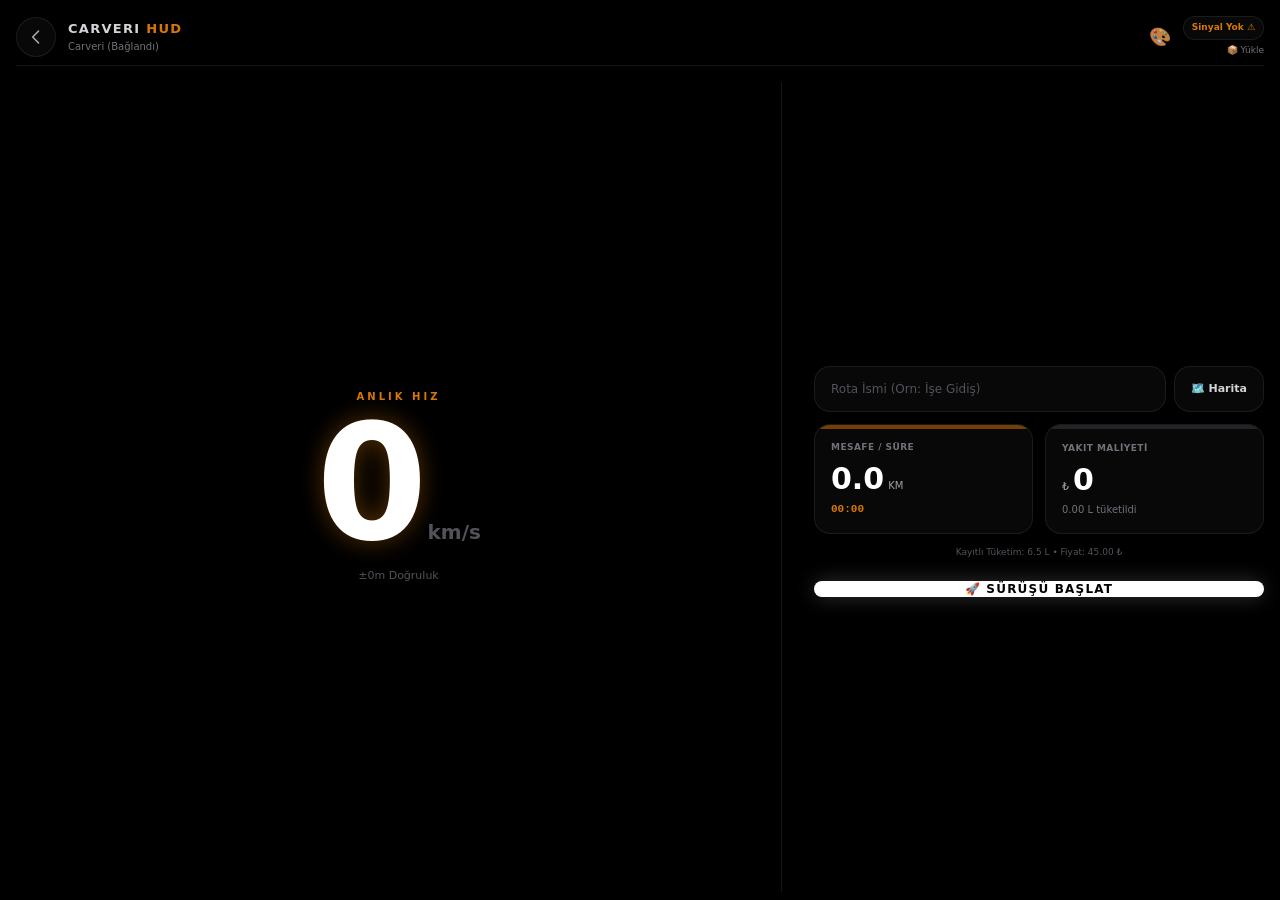
==== commit dc249fe8: "Update index.html" ====
--- a/trip/index.html
+++ b/trip/index.html
@@ -3,8 +3,8 @@
 <head>
   <meta charset="UTF-8" />
   <meta name="viewport" content="width=device-width, initial-scale=1.0, maximum-scale=1.0, user-scalable=no, viewport-fit=cover" />
-  <title>Carveri Trip & HUD</title>
-  <meta name="theme-color" content="#070d1e" />
+  <title>Carveri Trip & HUD - Premium OLED</title>
+  <meta name="theme-color" content="#000000" />
   <link rel="manifest" href="./manifest.json" />
 
   <script src="../libs/tailwind.js"></script>
@@ -23,143 +23,227 @@
       --sat: env(safe-area-inset-top, 0px);
       --sab: env(safe-area-inset-bottom, 0px);
     }
+    
+    /* TEMA 1: Extreme Bakır (Varsayılan) */
+    body.theme-copper {
+      --color-accent: #d97706; 
+      --color-glow: rgba(217, 119, 6, 0.4);
+      --bg-accent: rgba(217, 119, 6, 0.1);
+    }
+    /* TEMA 2: Neon Cyan */
+    body.theme-cyan {
+      --color-accent: #06b6d4;
+      --color-glow: rgba(6, 182, 212, 0.4);
+      --bg-accent: rgba(6, 182, 212, 0.1);
+    }
+    /* TEMA 3: Zümrüt Yeşil */
+    body.theme-emerald {
+      --color-accent: #10b981;
+      --color-glow: rgba(16, 185, 129, 0.4);
+      --bg-accent: rgba(16, 185, 129, 0.1);
+    }
+
     html, body {
-      height: 100dvh;
-      max-height: 100dvh;
-      overflow: hidden;
-      touch-action: manipulation;
-      background-color: #070d1e;
-      color: #f8fafc;
-      font-family: -apple-system, BlinkMacSystemFont, "Segoe UI", Roboto, sans-serif;
       user-select: none;
       -webkit-user-select: none;
-    }
-    .hud-box {
-      background: linear-gradient(135deg, rgba(17, 28, 56, 0.85) 0%, rgba(10, 18, 38, 0.95) 100%);
-      border: 1px solid rgba(30, 44, 79, 0.9);
-      box-shadow: 0 8px 32px rgba(0, 0, 0, 0.3);
-      backdrop-filter: blur(12px);
-      -webkit-backdrop-filter: blur(12px);
-    }
-    .neon-dial {
-      box-shadow: inset 0 0 25px rgba(6, 182, 212, 0.2), 0 0 30px rgba(6, 182, 212, 0.12);
+      touch-action: manipulation;
+      background-color: #000000;
+    }
+
+    .glass-card {
+      background: rgba(255, 255, 255, 0.03);
+      border: 1px solid rgba(255, 255, 255, 0.08);
+      backdrop-filter: blur(10px);
+      -webkit-backdrop-filter: blur(10px);
+    }
+
+    .accent-text { color: var(--color-accent); }
+    .accent-border { border-color: var(--color-accent); }
+    .accent-bg { background-color: var(--color-accent); }
+    
+    .glow-text {
+      text-shadow: 0 0 25px var(--color-glow);
+    }
+
+    /* Responsive Layout (Telefon vs Carlinkit) */
+    .content-wrapper {
+      display: flex;
+      flex-direction: column;
+      flex: 1;
+      min-height: 0;
+      padding-top: 1rem;
+    }
+    
+    .live-speed-val {
+      font-size: 130px;
+      line-height: 0.9;
+    }
+
+    @media (orientation: landscape) and (min-width: 600px) {
+      .content-wrapper {
+        flex-direction: row;
+        align-items: center;
+        gap: 2rem;
+      }
+      .main-speed {
+        flex: 1;
+        display: flex;
+        flex-direction: column;
+        justify-content: center;
+        height: 100%;
+        border-right: 1px solid rgba(255,255,255,0.08);
+      }
+      .controls-panel {
+        flex: 1;
+        max-width: 450px;
+        display: flex;
+        flex-direction: column;
+        justify-content: center;
+      }
+      .live-speed-val { font-size: 160px; }
+      header { padding-bottom: 0.5rem; border-bottom: 1px solid rgba(255,255,255,0.08); }
     }
   </style>
 </head>
-<body class="flex flex-col justify-between p-3 max-w-md mx-auto pt-[calc(0.5rem+var(--sat))] pb-[calc(0.5rem+var(--sab))]">
-
-  <!-- 1. ÜST PANEL: GERİ, PROFİL VE ZIP -->
-  <header class="hud-box rounded-2xl p-2.5 flex justify-between items-center shrink-0">
-    <div class="flex items-center gap-2 min-w-0">
-      <a href="../index.html" class="w-8 h-8 rounded-xl bg-slate-800/80 border border-slate-700/60 flex items-center justify-center text-xs text-cyan-400 hover:text-white transition-all shrink-0">◀</a>
-      <div class="min-w-0 truncate">
-        <div class="flex items-center gap-1.5">
-          <span class="text-xs font-black text-cyan-400 tracking-wider">CARVERİ</span>
-          <span class="text-[9px] bg-cyan-500/20 text-cyan-300 font-black px-1.5 py-0.5 rounded border border-cyan-500/30">HUD</span>
-        </div>
-        <p id="carDescHeader" class="text-[10px] text-slate-400 font-semibold truncate">Bağlanıyor...</p>
+<body class="theme-copper text-white h-[100dvh] w-full overflow-hidden font-sans pt-[calc(0.5rem+var(--sat))] pb-[calc(0.5rem+var(--sab))] px-4 flex flex-col">
+
+  <!-- Üst Bilgi Barı -->
+  <header class="shrink-0 flex justify-between items-center py-2">
+    <div class="flex items-center gap-3">
+      <a href="../index.html" class="w-10 h-10 rounded-full glass-card flex items-center justify-center text-zinc-400 hover:text-white transition-colors">
+        <svg class="w-5 h-5" fill="none" stroke="currentColor" viewBox="0 0 24 24"><path stroke-linecap="round" stroke-linejoin="round" stroke-width="2" d="M15 19l-7-7 7-7"></path></svg>
+      </a>
+      <div>
+        <h1 class="text-[13px] font-black tracking-widest text-zinc-300">CARVERI <span class="accent-text">HUD</span></h1>
+        <p id="carDescHeader" class="text-[10px] text-zinc-500 truncate w-32">Bağlanıyor...</p>
       </div>
     </div>
-    <div class="flex items-center gap-2 shrink-0">
-      <span id="gpsStatusBadge" class="text-[9px] font-black px-2 py-1 rounded-lg bg-emerald-950 text-emerald-400 border border-emerald-800/60">GPS Ready 🟢</span>
-      <label class="cursor-pointer bg-slate-800/60 hover:bg-slate-700/80 p-2 rounded-xl text-xs text-cyan-300 border border-slate-700/60" title="ZIP Yedeği Oku">
-        <span>📦</span>
-        <input type="file" accept=".zip" onchange="loadZipBackup(event)" class="hidden" />
-      </label>
+    <div class="flex items-center gap-3">
+      <button onclick="cycleTheme()" class="text-lg opacity-80 hover:opacity-100 transition-opacity" title="Temayı Değiştir">🎨</button>
+      <div class="flex flex-col items-end">
+        <span id="gpsStatusBadge" class="text-[9px] font-bold px-2 py-1 rounded-full glass-card accent-text">GPS Aranıyor</span>
+        <label class="text-[9px] text-zinc-500 mt-1 cursor-pointer hover:text-zinc-300">📦 Yükle
+          <input type="file" accept=".zip" onchange="loadZipBackup(event)" class="hidden" />
+        </label>
+      </div>
     </div>
   </header>
 
-  <!-- 2. HEDEF TARİF VE GOOGLE MAPS KÖPRÜSÜ -->
-  <div class="hud-box rounded-2xl p-1.5 shrink-0 my-1 border-slate-700/50">
-    <div class="flex gap-1.5 items-center">
-      <div class="pl-2 text-slate-400 text-xs">🔍</div>
-      <input type="text" id="targetNavInput" placeholder="Nereye gideceksiniz? (örn: Ankara AŞTİ)" class="flex-1 bg-transparent text-xs px-1 text-white outline-none font-medium placeholder-slate-500" />
-      <button onclick="launchExternalNav()" class="bg-amber-500 hover:bg-amber-400 text-slate-950 text-[11px] font-black px-3.5 py-1.5 rounded-xl shadow transition-transform active:scale-95 shrink-0">
-        Tarif
-      </button>
+  <!-- Ana İçerik Alanı (Dikeyde alt alta, Yatayda yan yana) -->
+  <div class="content-wrapper">
+    
+    <!-- Hız Göstergesi -->
+    <main class="main-speed flex-1 flex flex-col items-center justify-center relative">
+      <span class="text-[10px] font-black accent-text tracking-[0.3em] uppercase mb-2">ANLIK HIZ</span>
+      <div class="flex items-baseline gap-2">
+        <span id="liveSpeedText" class="live-speed-val font-black tracking-tighter tabular-nums text-white glow-text">0</span>
+        <span class="text-xl font-bold text-zinc-600">km/s</span>
+      </div>
+      <p id="accuracyText" class="text-[11px] text-zinc-600 mt-3 font-medium">±0m Doğruluk</p>
+    </main>
+
+    <!-- Veri Kartları ve Kontroller -->
+    <section class="controls-panel shrink-0 space-y-3 pb-2 w-full mx-auto">
+      
+      <!-- Rota Adı ve Harita -->
+      <div class="flex gap-2">
+        <input type="text" id="routeNameInput" placeholder="Rota İsmi (Örn: İşe Gidiş)" class="flex-1 glass-card rounded-2xl px-4 py-3.5 text-xs text-white placeholder-zinc-600 focus:accent-border outline-none transition-colors" />
+        <button onclick="launchExternalNav()" class="glass-card hover:bg-white/10 text-zinc-300 px-4 rounded-2xl text-[11px] font-bold flex items-center justify-center transition-colors">🗺️ Harita</button>
+      </div>
+
+      <!-- Tüketim ve Mesafe Kartları -->
+      <div class="grid grid-cols-2 gap-3">
+        <div class="glass-card rounded-2xl p-4 flex flex-col justify-center relative overflow-hidden">
+          <div class="absolute top-0 left-0 w-full h-1 accent-bg opacity-50"></div>
+          <span class="text-[9px] uppercase text-zinc-500 font-bold tracking-wider">MESAFE / SÜRE</span>
+          <div class="flex items-baseline gap-1 mt-1.5">
+            <span id="tripDistanceText" class="text-3xl font-black tabular-nums">0.0</span>
+            <span class="text-[10px] text-zinc-400">KM</span>
+          </div>
+          <p id="tripTimeText" class="text-[11px] accent-text mt-1 font-mono font-bold">00:00</p>
+        </div>
+        
+        <div class="glass-card rounded-2xl p-4 flex flex-col justify-center relative overflow-hidden">
+          <div class="absolute top-0 left-0 w-full h-1 bg-zinc-700 opacity-50"></div>
+          <span class="text-[9px] uppercase text-zinc-500 font-bold tracking-wider">YAKIT MALİYETİ</span>
+          <div class="flex items-baseline gap-1 mt-1.5">
+            <span class="text-[11px] text-zinc-400">₺</span>
+            <span id="tripCostText" class="text-3xl font-black text-white tabular-nums">0</span>
+          </div>
+          <p id="tripLitersText" class="text-[10px] text-zinc-500 mt-1">0.00 L tüketildi</p>
+        </div>
+      </div>
+      <div id="autoParamsBadge" class="text-[9px] text-zinc-600 text-center font-medium">Tüketim Yükleniyor...</div>
+
+      <!-- Başlat / Bitir Butonları -->
+      <div id="btnGroupStart" class="pt-1">
+        <button onclick="startTripTracking()" class="w-full py-4.5 bg-white text-black font-black text-xs uppercase tracking-widest rounded-2xl transition-transform active:scale-95 shadow-[0_0_20px_rgba(255,255,255,0.2)]">
+          🚀 SÜRÜŞÜ BAŞLAT
+        </button>
+      </div>
+      
+      <div id="btnGroupStop" class="grid grid-cols-3 gap-2 hidden pt-1">
+        <button onclick="cancelTripTracking()" class="col-span-1 py-4 glass-card text-rose-500 font-bold text-xs rounded-2xl active:scale-95 transition-all">İptal</button>
+        <button onclick="openFinishModal()" class="col-span-2 py-4 accent-bg text-black font-black text-xs uppercase tracking-widest rounded-2xl active:scale-95 transition-all glow-text" style="text-shadow: none;">
+          ⏹️ BİTİR & KAYDET
+        </button>
+      </div>
+    </section>
+  </div>
+
+  <!-- Sürüş Bitiş Ekranı (Modal) -->
+  <div id="finishModal" class="fixed inset-0 bg-black/80 backdrop-blur-md z-50 flex items-center justify-center hidden transition-opacity p-4">
+    <div class="glass-card w-full max-w-md rounded-3xl p-6 shadow-[0_10px_40px_rgba(0,0,0,0.8)] border-t border-white/20">
+      <h3 class="accent-text font-black text-lg mb-5 uppercase tracking-wider text-center">🏁 SÜRÜŞ ÖZETİ</h3>
+      <div class="space-y-4">
+        <div>
+          <label class="text-[10px] text-zinc-400 uppercase font-bold tracking-widest">Rota Adı</label>
+          <input type="text" id="modalRouteName" class="w-full bg-black/50 border border-white/10 rounded-xl px-4 py-3.5 text-xs text-white mt-1.5 focus:accent-border outline-none transition-colors" />
+        </div>
+        <div class="flex gap-3">
+          <div class="flex-1">
+            <label class="text-[10px] text-zinc-400 uppercase font-bold tracking-widest">Ölçülen (KM)</label>
+            <input type="number" step="0.1" id="modalDistance" class="w-full bg-black/50 border border-white/10 rounded-xl px-4 py-3.5 text-sm text-white font-black mt-1.5 outline-none focus:accent-border" />
+          </div>
+          <div class="flex-1">
+            <label class="text-[10px] text-zinc-400 uppercase font-bold tracking-widest">Tüketim (L)</label>
+            <input type="number" step="0.1" id="modalConsumption" class="w-full bg-black/50 border border-white/10 rounded-xl px-4 py-3.5 text-sm text-white font-black mt-1.5 outline-none focus:accent-border" />
+          </div>
+        </div>
+      </div>
+      <div class="flex gap-3 mt-8">
+        <button onclick="closeFinishModal()" class="flex-1 py-3.5 glass-card text-zinc-300 font-bold rounded-xl text-xs uppercase tracking-wider">Vazgeç</button>
+        <button onclick="finalizeRouteSave()" class="flex-1 py-3.5 accent-bg text-black font-black rounded-xl text-xs uppercase tracking-wider">Hesapla & Kaydet</button>
+      </div>
     </div>
   </div>
 
-  <!-- 3. ANA DİJİTAL KADRAN (HUD HIZ GÖSTERGESİ) -->
-  <main class="flex-1 flex flex-col justify-around my-0.5 min-h-0 space-y-2">
-    <div class="hud-box rounded-3xl p-3 text-center neon-border relative flex flex-col justify-center items-center flex-1 min-h-[130px] border-cyan-500/30">
-      
-      <!-- Arka plan dijital yay efekti -->
-      <div class="absolute inset-x-4 top-2 flex justify-between px-6 opacity-30 pointer-events-none">
-        <span class="text-[9px] font-bold text-cyan-400">0</span>
-        <span class="text-[9px] font-bold text-cyan-400">60</span>
-        <span class="text-[9px] font-bold text-cyan-400">120</span>
-        <span class="text-[9px] font-bold text-cyan-400">180+</span>
-      </div>
-
-      <span class="text-[9px] uppercase font-black tracking-widest text-slate-400 mt-1">ANLIK HIZ</span>
-      
-      <div class="flex items-baseline justify-center gap-1 my-0">
-        <span id="liveSpeedText" class="text-7xl font-black text-cyan-400 tracking-tighter drop-shadow-[0_0_25px_rgba(6,182,212,0.5)]">0</span>
-        <span class="text-xs font-black text-slate-400 uppercase">km/s</span>
-      </div>
-
-      <p id="accuracyText" class="text-[9px] text-slate-400 font-medium">Doğruluk: ±0m</p>
-    </div>
-
-    <!-- 4. ROTA VE MALİYET KARTLARI (YATAY İKİ SÜTUN) -->
-    <div class="grid grid-cols-2 gap-2.5 shrink-0">
-      <!-- Rota Kartı -->
-      <div class="hud-box rounded-2xl p-2.5 border-blue-500/30 text-center relative overflow-hidden">
-        <span class="text-[9px] font-black uppercase text-blue-400 block tracking-wider">BU ROTA (TRIP)</span>
-        <div class="flex items-baseline justify-center gap-0.5 mt-0.5">
-          <span id="tripDistanceText" class="text-2xl font-black text-slate-100">0.0</span>
-          <span class="text-[10px] text-blue-400 font-black">KM</span>
-        </div>
-        <p id="tripTimeText" class="text-[9px] text-slate-400 font-semibold mt-0.5">Süre: 00:00</p>
-      </div>
-
-      <!-- Harcanan Bedel Kartı -->
-      <div class="hud-box rounded-2xl p-2.5 border-amber-500/30 text-center relative overflow-hidden">
-        <span class="text-[9px] font-black uppercase text-amber-500 block tracking-wider">HARCANAN BEDEL</span>
-        <div class="flex items-baseline justify-center gap-0.5 mt-0.5">
-          <span class="text-xs font-black text-amber-500">₺</span>
-          <span id="tripCostText" class="text-2xl font-black text-amber-400">0</span>
-        </div>
-        <p id="tripLitersText" class="text-[9px] text-slate-400 font-semibold mt-0.5">0.00 L tüketildi</p>
-      </div>
-    </div>
-
-    <!-- Rota İsmi ve Tüketim Bilgi Satırı -->
-    <div class="hud-box rounded-2xl p-2.5 shrink-0 space-y-1.5 border-slate-700/60">
-      <div class="flex justify-between items-center text-[9px] px-1">
-        <span class="font-bold text-slate-400">Rota İsmi</span>
-        <span id="autoParamsBadge" class="text-cyan-400 font-bold">Tüketim: 6.5 L • Fiyat: 0.00 ₺</span>
-      </div>
-      <input type="text" id="routeNameInput" placeholder="örn: Şehir İçi / Eskişehir - Bursa" class="w-full bg-slate-900/80 border border-slate-700/60 text-xs px-2.5 py-2 rounded-xl text-white outline-none font-bold" />
-    </div>
-  </main>
-
-  <!-- 5. ALT KONTROL BUTONLARI -->
-  <footer class="shrink-0 pt-1">
-    <div id="btnGroupStart">
-      <button onclick="startTripTracking()" class="w-full py-3 bg-gradient-to-r from-emerald-600 to-teal-600 hover:from-emerald-500 text-white font-black text-xs rounded-2xl shadow-lg flex items-center justify-center gap-2 active:scale-98 transition-all">
-        <span>🚀</span> Rotayı Başlat & Takip Et
-      </button>
-    </div>
-
-    <div id="btnGroupStop" class="grid grid-cols-2 gap-2.5 hidden">
-      <button onclick="cancelTripTracking()" class="py-2.5 bg-rose-950/80 hover:bg-rose-900 text-rose-300 font-bold text-xs rounded-xl border border-rose-800/60 shadow">
-        İptal Et
-      </button>
-      <button onclick="promptFinishRoute()" class="py-2.5 bg-blue-600 hover:bg-blue-500 text-white font-black text-xs rounded-xl shadow-lg active:scale-98 transition-all">
-        Rotayı Bitir & Kaydet
-      </button>
-    </div>
-  </footer>
-
   <script>
+    // --- TEMA MOTORU ---
+    const themes = ['theme-copper', 'theme-cyan', 'theme-emerald'];
+    let currentThemeIdx = 0;
+
+    function initTheme() {
+      const savedTheme = localStorage.getItem('hud_theme') || 'theme-copper';
+      currentThemeIdx = themes.indexOf(savedTheme) !== -1 ? themes.indexOf(savedTheme) : 0;
+      document.body.className = `${savedTheme} text-white h-[100dvh] w-full overflow-hidden font-sans pt-[calc(0.5rem+var(--sat))] pb-[calc(0.5rem+var(--sab))] px-4 flex flex-col`;
+    }
+
+    function cycleTheme() {
+      const oldTheme = themes[currentThemeIdx];
+      currentThemeIdx = (currentThemeIdx + 1) % themes.length;
+      const newTheme = themes[currentThemeIdx];
+      
+      document.body.classList.remove(oldTheme);
+      document.body.classList.add(newTheme);
+      localStorage.setItem('hud_theme', newTheme);
+    }
+
+    // --- MEVCUT JS MANTIKLARI ---
     const STORAGE_PREFIX = "ototakip_promax_";
     let fullBackupData = null;
-
     let avgConsumption = 6.5; 
     let unitFuelPrice = 45.0;  
-
     let isTracking = false;
     let watchId = null;
     let startTime = null;
@@ -182,9 +266,7 @@
         if (rawOdo) {
           const odos = JSON.parse(rawOdo);
           const valid = odos.filter(o => o.dashboardL100 > 0);
-          if (valid.length > 0) {
-            avgConsumption = parseFloat(valid[valid.length - 1].dashboardL100) || avgConsumption;
-          }
+          if (valid.length > 0) avgConsumption = parseFloat(valid[valid.length - 1].dashboardL100) || avgConsumption;
         }
 
         const rawPrices = localStorage.getItem(STORAGE_PREFIX + "live_fuel_prices");
@@ -197,24 +279,15 @@
             if (priceStr) unitFuelPrice = parseFloat(String(priceStr).replace(",", ".")) || unitFuelPrice;
           }
         }
-
-        document.getElementById("autoParamsBadge").innerText = `Tüketim: ${avgConsumption.toFixed(1)} L • Fiyat: ${unitFuelPrice.toFixed(2)} ₺`;
+        document.getElementById("autoParamsBadge").innerText = `Kayıtlı Tüketim: ${avgConsumption.toFixed(1)} L • Fiyat: ${unitFuelPrice.toFixed(2)} ₺`;
       } catch (e) {}
     }
 
     async function requestWakeLock() {
-      try {
-        if ('wakeLock' in navigator) {
-          wakeLock = await navigator.wakeLock.request('screen');
-        }
-      } catch (err) {}
-    }
-
+      try { if ('wakeLock' in navigator) wakeLock = await navigator.wakeLock.request('screen'); } catch (err) {}
+    }
     function releaseWakeLock() {
-      if (wakeLock !== null) {
-        wakeLock.release().catch(() => {});
-        wakeLock = null;
-      }
+      if (wakeLock !== null) { wakeLock.release().catch(() => {}); wakeLock = null; }
     }
 
     async function loadZipBackup(event) {
@@ -224,28 +297,23 @@
         const zip = await JSZip.loadAsync(file);
         const jsonFile = zip.file("veriler.json");
         if (!jsonFile) return alert("Geçersiz yedek: veriler.json bulunamadı.");
-
         const text = await jsonFile.async("text");
         fullBackupData = JSON.parse(text);
 
-        if (fullBackupData.profile) {
-          document.getElementById("carDescHeader").innerText = `${fullBackupData.profile.name} • ${fullBackupData.profile.desc || ''}`;
-        }
+        if (fullBackupData.profile) document.getElementById("carDescHeader").innerText = `${fullBackupData.profile.name} • ${fullBackupData.profile.desc || ''}`;
         if (Array.isArray(fullBackupData.odoLogs)) {
           const validOdos = fullBackupData.odoLogs.filter(o => o.dashboardL100 > 0);
           if (validOdos.length > 0) avgConsumption = validOdos[validOdos.length - 1].dashboardL100;
         }
 
-        document.getElementById("autoParamsBadge").innerText = `Tüketim: ${avgConsumption.toFixed(1)} L • Fiyat: ${unitFuelPrice.toFixed(2)} ₺`;
+        document.getElementById("autoParamsBadge").innerText = `Kayıtlı Tüketim: ${avgConsumption.toFixed(1)} L • Fiyat: ${unitFuelPrice.toFixed(2)} ₺`;
         alert("✓ Carveri Pro ZIP verileri başarıyla yüklendi!");
-      } catch (err) {
-        alert("Yedek okuma hatası: " + err.message);
-      }
+      } catch (err) { alert("Yedek okuma hatası: " + err.message); }
     }
 
     function launchExternalNav() {
-      const target = document.getElementById("targetNavInput").value.trim();
-      if (!target) return alert("Lütfen gitmek istediğiniz konumu yazın.");
+      const target = document.getElementById("routeNameInput").value.trim();
+      if (!target) return alert("Lütfen gitmek istediğiniz konumu (Rota Adı) yazın.");
       const mapsUrl = `https://www.google.com/maps/dir/?api=1&destination=${encodeURIComponent(target)}`;
       window.open(mapsUrl, "_blank");
     }
@@ -254,30 +322,23 @@
       const R = 6371;
       const dLat = (lat2 - lat1) * Math.PI / 180;
       const dLon = (lon2 - lon1) * Math.PI / 180;
-      const a = Math.sin(dLat/2) * Math.sin(dLat/2) +
-                Math.cos(lat1 * Math.PI / 180) * Math.cos(lat2 * Math.PI / 180) *
-                Math.sin(dLon/2) * Math.sin(dLon/2);
+      const a = Math.sin(dLat/2) * Math.sin(dLat/2) + Math.cos(lat1 * Math.PI / 180) * Math.cos(lat2 * Math.PI / 180) * Math.sin(dLon/2) * Math.sin(dLon/2);
       const c = 2 * Math.atan2(Math.sqrt(a), Math.sqrt(1-a));
       return R * c;
     }
 
     function initPassiveGps() {
       if (!navigator.geolocation) {
-        document.getElementById("gpsStatusBadge").innerText = "GPS Yok ❌";
-        return;
+        document.getElementById("gpsStatusBadge").innerText = "GPS Yok ❌"; return;
       }
-
-      document.getElementById("gpsStatusBadge").innerText = "Uydu Aranıyor 📡";
-      document.getElementById("gpsStatusBadge").className = "text-[9px] font-black px-2 py-1 rounded-lg bg-amber-950 text-amber-400 border border-amber-800/60";
-
+      
       watchId = navigator.geolocation.watchPosition(
         (pos) => {
           const { latitude, longitude, speed, accuracy } = pos.coords;
-          document.getElementById("accuracyText").innerText = `Doğruluk: ±${Math.round(accuracy)}m`;
+          document.getElementById("accuracyText").innerText = `±${Math.round(accuracy)}m Doğruluk`;
 
           if (!isTracking) {
             document.getElementById("gpsStatusBadge").innerText = "GPS Hazır 🟢";
-            document.getElementById("gpsStatusBadge").className = "text-[9px] font-black px-2 py-1 rounded-lg bg-emerald-950 text-emerald-400 border border-emerald-800/60";
           }
 
           const kmh = speed !== null && speed > 0 ? Math.round(speed * 3.6) : 0;
@@ -299,84 +360,100 @@
             document.getElementById("tripCostText").innerText = cost.toLocaleString('tr-TR');
           }
         },
-        (err) => {
-          document.getElementById("gpsStatusBadge").innerText = "Sinyal Yok ⚠️";
-        },
+        (err) => { document.getElementById("gpsStatusBadge").innerText = "Sinyal Yok ⚠️"; },
         { enableHighAccuracy: true, maximumAge: 1000, timeout: 10000 }
       );
     }
 
     function startTripTracking() {
-      totalDistanceKm = 0;
-      lastCoords = null;
-      startTime = Date.now();
-      isTracking = true;
-
+      totalDistanceKm = 0; lastCoords = null; startTime = Date.now(); isTracking = true;
       requestWakeLock();
-
       document.getElementById("btnGroupStart").classList.add("hidden");
       document.getElementById("btnGroupStop").classList.remove("hidden");
+      
       document.getElementById("gpsStatusBadge").innerText = "Kayıt 🔴";
-      document.getElementById("gpsStatusBadge").className = "text-[9px] font-black px-2 py-1 rounded-lg bg-rose-950 text-rose-400 border border-rose-800/60 animate-pulse";
+      document.getElementById("gpsStatusBadge").classList.add("animate-pulse");
 
       timerInterval = setInterval(() => {
         const sec = Math.floor((Date.now() - startTime) / 1000);
         const m = String(Math.floor(sec / 60)).padStart(2, '0');
         const s = String(sec % 60).padStart(2, '0');
-        document.getElementById("tripTimeText").innerText = `Süre: ${m}:${s}`;
+        document.getElementById("tripTimeText").innerText = `${m}:${s}`;
       }, 1000);
     }
 
     function cancelTripTracking() {
-      if (!confirm("Bu rota kaydını iptal etmek ve silmek istediğinize emin misiniz?")) return;
-      stopGpsWatch();
-      resetDisplay();
+      if (!confirm("Bu rota kaydını iptal etmek istediğinize emin misiniz?")) return;
+      stopGpsWatch(); resetDisplay(); initPassiveGps();
+    }
+
+    function stopGpsWatch() {
+      if (watchId !== null) navigator.geolocation.clearWatch(watchId);
+      if (timerInterval) clearInterval(timerInterval);
+      releaseWakeLock(); isTracking = false;
+    }
+
+    function resetDisplay() {
+      document.getElementById("btnGroupStart").classList.remove("hidden");
+      document.getElementById("btnGroupStop").classList.add("hidden");
+      document.getElementById("tripDistanceText").innerText = "0.0";
+      document.getElementById("tripCostText").innerText = "0";
+      document.getElementById("tripLitersText").innerText = "0.00 L tüketildi";
+      document.getElementById("tripTimeText").innerText = "00:00";
+      document.getElementById("routeNameInput").value = "";
+      document.getElementById("gpsStatusBadge").classList.remove("animate-pulse");
+      document.getElementById("gpsStatusBadge").innerText = "GPS Hazır 🟢";
+    }
+
+    function openFinishModal() {
+      stopGpsWatch(); 
+      let defaultName = document.getElementById("routeNameInput").value.trim() || "Uzun Yol Rotası";
+      document.getElementById("modalRouteName").value = defaultName;
+      document.getElementById("modalDistance").value = parseFloat(totalDistanceKm.toFixed(1));
+      document.getElementById("modalConsumption").value = avgConsumption.toFixed(1);
+      
+      document.getElementById("finishModal").classList.remove("hidden");
+    }
+
+    function closeFinishModal() {
+      document.getElementById("finishModal").classList.add("hidden");
+      startTime = Date.now() - (document.getElementById("tripTimeText").innerText.split(":")[0]*60000 + document.getElementById("tripTimeText").innerText.split(":")[1]*1000);
+      isTracking = true;
       initPassiveGps();
-    }
-
-    function promptFinishRoute() {
-      stopGpsWatch();
-
-      let defaultName = document.getElementById("routeNameInput").value.trim() || "Uzun Yol Rotası";
-      let measuredKm = parseFloat(totalDistanceKm.toFixed(1));
-
-      const rName = prompt("🧭 Rota Adı / Güzergah:", defaultName);
-      if (rName === null) { startTripTracking(); return; }
-
-      const distStr = prompt(
-        `🛣️ GPS ile Ölçülen Mesafe: ${measuredKm} KM\nTrip sayacıyla eşitlemek isterseniz değiştirebilirsiniz:`, 
-        measuredKm
-      );
-      if (distStr === null) { startTripTracking(); return; }
-
-      const consStr = prompt(
-        `📊 Yolculuk Sonu Gösterge Tüketimi (L/100km):`, 
-        avgConsumption.toFixed(1)
-      );
-      if (consStr === null) { startTripTracking(); return; }
-
-      const finalKm = parseFloat(distStr) || measuredKm;
-      const finalCons = parseFloat(consStr) || avgConsumption;
+      
+      document.getElementById("gpsStatusBadge").innerText = "Kayıt 🔴";
+      document.getElementById("gpsStatusBadge").classList.add("animate-pulse");
+      timerInterval = setInterval(() => {
+        const sec = Math.floor((Date.now() - startTime) / 1000);
+        const m = String(Math.floor(sec / 60)).padStart(2, '0');
+        const s = String(sec % 60).padStart(2, '0');
+        document.getElementById("tripTimeText").innerText = `${m}:${s}`;
+      }, 1000);
+    }
+
+    function finalizeRouteSave() {
+      const rName = document.getElementById("modalRouteName").value.trim() || "Belirtilmedi";
+      const finalKm = parseFloat(document.getElementById("modalDistance").value) || parseFloat(totalDistanceKm.toFixed(1));
+      const finalCons = parseFloat(document.getElementById("modalConsumption").value) || avgConsumption;
+      
       const finalLiters = parseFloat(((finalKm * finalCons) / 100).toFixed(2));
       const finalCost = Math.round(finalLiters * unitFuelPrice);
 
       const newRoute = {
         id: "route_" + Date.now(),
-        name: rName.trim() || defaultName,
+        name: rName,
         date: new Date().toISOString(),
         distance: finalKm,
         consumption: finalCons.toFixed(2),
         liters: finalLiters
       };
 
-      let savedToStorage = false;
       try {
         let routes = [];
         const raw = localStorage.getItem(STORAGE_PREFIX + "completed_routes");
         if (raw) routes = JSON.parse(raw);
         routes.push(newRoute);
         localStorage.setItem(STORAGE_PREFIX + "completed_routes", JSON.stringify(routes));
-        savedToStorage = true;
       } catch (e) {}
 
       if (fullBackupData) {
@@ -385,18 +462,11 @@
         exportUpdatedZip();
       }
 
-      alert(
-        `✅ ROTA HESAPLANDI & KAYDEDİLDİ!\n` +
-        `----------------------------------------\n` +
-        `🧭 Güzergah: ${newRoute.name}\n` +
-        `🛣️ Mesafe: ${finalKm} KM\n` +
-        `📊 Gösterge: ${finalCons.toFixed(2)} L/100km\n` +
-        `💧 Harcanan: ${finalLiters} L (~${finalCost.toLocaleString('tr-TR')} ₺)\n\n` +
-        (savedToStorage ? "✓ Ana Carveri Pro'ya aktarıldı!" : "")
-      );
-
+      document.getElementById("finishModal").classList.add("hidden");
       resetDisplay();
       initPassiveGps();
+      
+      alert(`✅ ROTA KAYDEDİLDİ!\n🧭 ${newRoute.name}\n🛣️ ${finalKm} KM\n💧 ${finalLiters} L (~${finalCost.toLocaleString('tr-TR')} ₺)`);
     }
 
     async function exportUpdatedZip() {
@@ -407,32 +477,13 @@
         const a = document.createElement("a");
         a.href = URL.createObjectURL(blob);
         a.download = `Carveri_Yedek_${new Date().toISOString().split("T")[0]}.zip`;
-        document.body.appendChild(a);
-        a.click();
-        document.body.removeChild(a);
+        document.body.appendChild(a); a.click(); document.body.removeChild(a);
       } catch (e) {}
     }
 
-    function stopGpsWatch() {
-      if (watchId !== null) navigator.geolocation.clearWatch(watchId);
-      if (timerInterval) clearInterval(timerInterval);
-      releaseWakeLock();
-      isTracking = false;
-    }
-
-    function resetDisplay() {
-      document.getElementById("btnGroupStart").classList.remove("hidden");
-      document.getElementById("btnGroupStop").classList.add("hidden");
-      document.getElementById("tripDistanceText").innerText = "0.0";
-      document.getElementById("tripCostText").innerText = "0";
-      document.getElementById("tripLitersText").innerText = "0.00 L tüketildi";
-      document.getElementById("tripTimeText").innerText = "Süre: 00:00";
-      document.getElementById("targetNavInput").value = "";
-      document.getElementById("routeNameInput").value = "";
-    }
-
     window.addEventListener("DOMContentLoaded", () => {
-      syncFromCarveriStorage();
+      initTheme();
+      syncFromCarveriStorage(); 
       initPassiveGps();
     });
   </script>
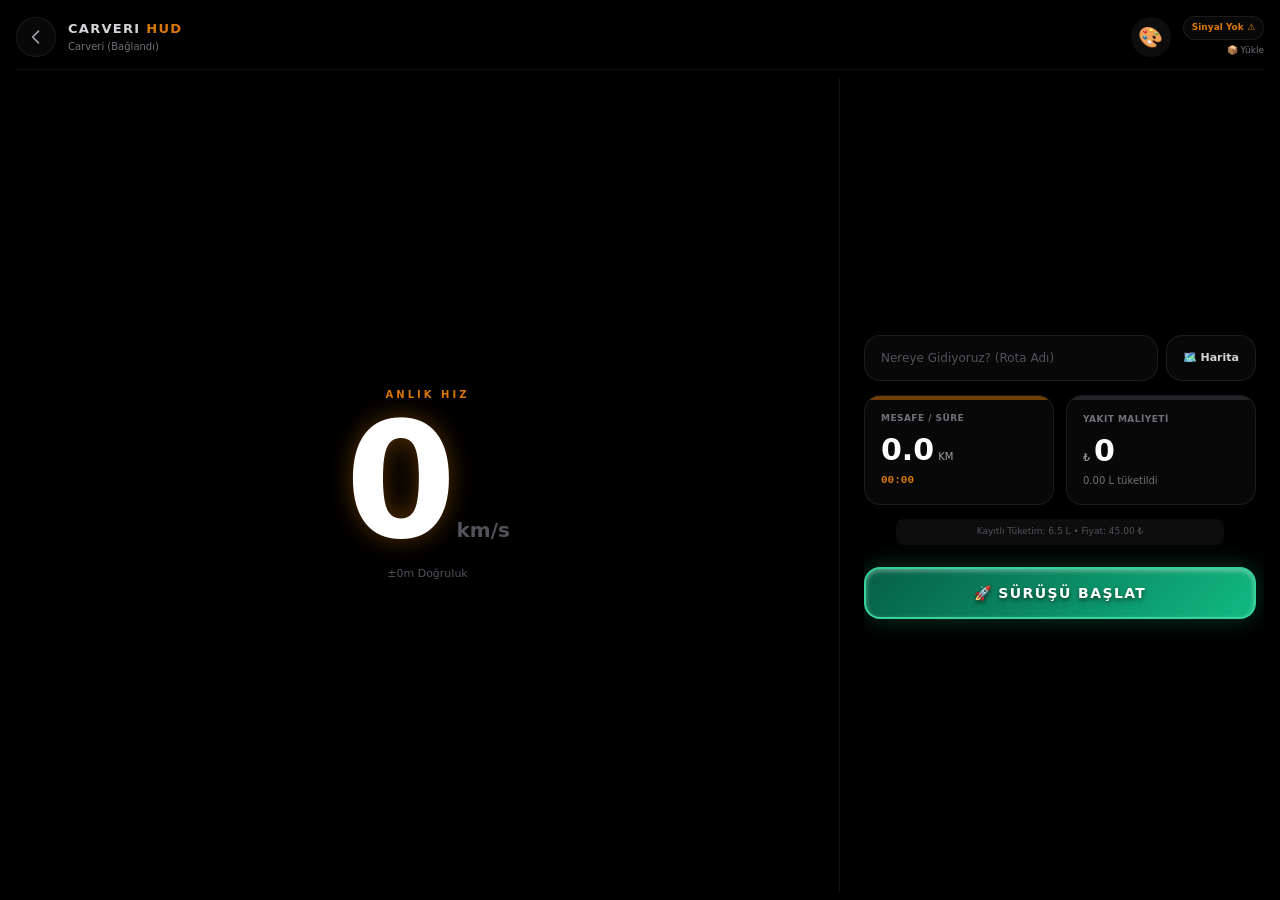
==== commit 6f61faf3: "Update index.html" ====
--- a/trip/index.html
+++ b/trip/index.html
@@ -24,19 +24,17 @@
       --sab: env(safe-area-inset-bottom, 0px);
     }
     
-    /* TEMA 1: Extreme Bakır (Varsayılan) */
+    /* TEMALAR */
     body.theme-copper {
       --color-accent: #d97706; 
       --color-glow: rgba(217, 119, 6, 0.4);
       --bg-accent: rgba(217, 119, 6, 0.1);
     }
-    /* TEMA 2: Neon Cyan */
     body.theme-cyan {
       --color-accent: #06b6d4;
       --color-glow: rgba(6, 182, 212, 0.4);
       --bg-accent: rgba(6, 182, 212, 0.1);
     }
-    /* TEMA 3: Zümrüt Yeşil */
     body.theme-emerald {
       --color-accent: #10b981;
       --color-glow: rgba(16, 185, 129, 0.4);
@@ -47,68 +45,86 @@
       user-select: none;
       -webkit-user-select: none;
       touch-action: manipulation;
-      background-color: #000000;
-    }
-
+      background-color: #000000; /* Saf OLED Siyahı */
+    }
+
+    /* Cam Efektli Kartlar (Glassmorphism) */
     .glass-card {
       background: rgba(255, 255, 255, 0.03);
       border: 1px solid rgba(255, 255, 255, 0.08);
-      backdrop-filter: blur(10px);
-      -webkit-backdrop-filter: blur(10px);
+      backdrop-filter: blur(12px);
+      -webkit-backdrop-filter: blur(12px);
     }
 
     .accent-text { color: var(--color-accent); }
     .accent-border { border-color: var(--color-accent); }
     .accent-bg { background-color: var(--color-accent); }
-    
-    .glow-text {
-      text-shadow: 0 0 25px var(--color-glow);
-    }
-
-    /* Responsive Layout (Telefon vs Carlinkit) */
+    .glow-text { text-shadow: 0 0 25px var(--color-glow); }
+
+    /* --- ÖZEL START BUTONU TASARIMI --- */
+    .btn-engine-start {
+      background: linear-gradient(135deg, #065f46 0%, #10b981 100%);
+      border: 2px solid #34d399;
+      box-shadow: 0 0 25px rgba(16, 185, 129, 0.3), inset 0 2px 5px rgba(255,255,255,0.4);
+      text-shadow: 0 2px 4px rgba(0,0,0,0.5);
+      transition: all 0.1s ease-out;
+    }
+    .btn-engine-start:active {
+      box-shadow: 0 0 10px rgba(16, 185, 129, 0.5), inset 0 4px 10px rgba(0,0,0,0.7);
+      transform: translateY(3px) scale(0.97);
+    }
+
+    /* --- RESPONSIVE YAPI (TELEFON & CARLINKIT) --- */
+    .live-speed-val {
+      font-size: clamp(90px, 25vw, 130px);
+      line-height: 0.9;
+    }
     .content-wrapper {
       display: flex;
       flex-direction: column;
       flex: 1;
-      min-height: 0;
-      padding-top: 1rem;
+      min-height: 0; /* Flex hatasını engeller */
+      margin-top: 0.5rem;
     }
     
-    .live-speed-val {
-      font-size: 130px;
-      line-height: 0.9;
-    }
-
-    @media (orientation: landscape) and (min-width: 600px) {
+    .controls-panel {
+      overflow-y: auto; /* Basık ekranlarda kaydırma açar */
+      scrollbar-width: none; /* Firefox için gizler */
+    }
+    .controls-panel::-webkit-scrollbar { display: none; } /* Chrome için gizler */
+
+    /* Cihaz Yan Döndüğünde (Carlinkit & Tablet) */
+    @media (orientation: landscape) and (min-width: 500px) {
+      .live-speed-val { 
+        font-size: clamp(80px, 35vh, 160px); /* Yüksekliğe göre akıllı boyut */
+      }
       .content-wrapper {
         flex-direction: row;
-        align-items: center;
-        gap: 2rem;
+        align-items: stretch;
+        gap: 1.5rem;
       }
       .main-speed {
         flex: 1;
         display: flex;
         flex-direction: column;
         justify-content: center;
-        height: 100%;
         border-right: 1px solid rgba(255,255,255,0.08);
       }
       .controls-panel {
         flex: 1;
-        max-width: 450px;
+        max-width: 400px;
         display: flex;
         flex-direction: column;
         justify-content: center;
+        padding-right: 0.5rem;
       }
-      .live-speed-val { font-size: 160px; }
-      header { padding-bottom: 0.5rem; border-bottom: 1px solid rgba(255,255,255,0.08); }
     }
   </style>
 </head>
 <body class="theme-copper text-white h-[100dvh] w-full overflow-hidden font-sans pt-[calc(0.5rem+var(--sat))] pb-[calc(0.5rem+var(--sab))] px-4 flex flex-col">
 
-  <!-- Üst Bilgi Barı -->
-  <header class="shrink-0 flex justify-between items-center py-2">
+  <!-- 1. ÜST BİLGİ BARI -->
+  <header class="shrink-0 flex justify-between items-center py-2 border-b border-white/5 pb-3">
     <div class="flex items-center gap-3">
       <a href="../index.html" class="w-10 h-10 rounded-full glass-card flex items-center justify-center text-zinc-400 hover:text-white transition-colors">
         <svg class="w-5 h-5" fill="none" stroke="currentColor" viewBox="0 0 24 24"><path stroke-linecap="round" stroke-linejoin="round" stroke-width="2" d="M15 19l-7-7 7-7"></path></svg>
@@ -119,20 +135,20 @@
       </div>
     </div>
     <div class="flex items-center gap-3">
-      <button onclick="cycleTheme()" class="text-lg opacity-80 hover:opacity-100 transition-opacity" title="Temayı Değiştir">🎨</button>
+      <button onclick="cycleTheme()" class="text-xl bg-white/5 w-10 h-10 rounded-full flex items-center justify-center hover:bg-white/10 transition-colors" title="Temayı Değiştir">🎨</button>
       <div class="flex flex-col items-end">
         <span id="gpsStatusBadge" class="text-[9px] font-bold px-2 py-1 rounded-full glass-card accent-text">GPS Aranıyor</span>
-        <label class="text-[9px] text-zinc-500 mt-1 cursor-pointer hover:text-zinc-300">📦 Yükle
+        <label class="text-[9px] text-zinc-500 mt-1 cursor-pointer hover:text-zinc-300 transition-colors">📦 Yükle
           <input type="file" accept=".zip" onchange="loadZipBackup(event)" class="hidden" />
         </label>
       </div>
     </div>
   </header>
 
-  <!-- Ana İçerik Alanı (Dikeyde alt alta, Yatayda yan yana) -->
+  <!-- 2. ANA İÇERİK ALANI (Akıllı Esnek Yapı) -->
   <div class="content-wrapper">
     
-    <!-- Hız Göstergesi -->
+    <!-- Hız Göstergesi Bölümü -->
     <main class="main-speed flex-1 flex flex-col items-center justify-center relative">
       <span class="text-[10px] font-black accent-text tracking-[0.3em] uppercase mb-2">ANLIK HIZ</span>
       <div class="flex items-baseline gap-2">
@@ -142,13 +158,13 @@
       <p id="accuracyText" class="text-[11px] text-zinc-600 mt-3 font-medium">±0m Doğruluk</p>
     </main>
 
-    <!-- Veri Kartları ve Kontroller -->
-    <section class="controls-panel shrink-0 space-y-3 pb-2 w-full mx-auto">
+    <!-- Veri Kartları ve Butonlar Bölümü (Taşma durumunda kaydırılabilir) -->
+    <section class="controls-panel shrink-0 space-y-3.5 w-full mx-auto pb-4">
       
       <!-- Rota Adı ve Harita -->
-      <div class="flex gap-2">
-        <input type="text" id="routeNameInput" placeholder="Rota İsmi (Örn: İşe Gidiş)" class="flex-1 glass-card rounded-2xl px-4 py-3.5 text-xs text-white placeholder-zinc-600 focus:accent-border outline-none transition-colors" />
-        <button onclick="launchExternalNav()" class="glass-card hover:bg-white/10 text-zinc-300 px-4 rounded-2xl text-[11px] font-bold flex items-center justify-center transition-colors">🗺️ Harita</button>
+      <div class="flex gap-2 pt-2">
+        <input type="text" id="routeNameInput" placeholder="Nereye Gidiyoruz? (Rota Adı)" class="flex-1 glass-card rounded-2xl px-4 py-3.5 text-xs text-white placeholder-zinc-600 focus:accent-border outline-none transition-colors" />
+        <button onclick="launchExternalNav()" class="glass-card hover:bg-white/10 text-zinc-300 px-4 rounded-2xl text-[11px] font-bold flex items-center justify-center transition-colors shadow-lg">🗺️ Harita</button>
       </div>
 
       <!-- Tüketim ve Mesafe Kartları -->
@@ -157,7 +173,7 @@
           <div class="absolute top-0 left-0 w-full h-1 accent-bg opacity-50"></div>
           <span class="text-[9px] uppercase text-zinc-500 font-bold tracking-wider">MESAFE / SÜRE</span>
           <div class="flex items-baseline gap-1 mt-1.5">
-            <span id="tripDistanceText" class="text-3xl font-black tabular-nums">0.0</span>
+            <span id="tripDistanceText" class="text-3xl font-black tabular-nums text-white">0.0</span>
             <span class="text-[10px] text-zinc-400">KM</span>
           </div>
           <p id="tripTimeText" class="text-[11px] accent-text mt-1 font-mono font-bold">00:00</p>
@@ -173,17 +189,18 @@
           <p id="tripLitersText" class="text-[10px] text-zinc-500 mt-1">0.00 L tüketildi</p>
         </div>
       </div>
-      <div id="autoParamsBadge" class="text-[9px] text-zinc-600 text-center font-medium">Tüketim Yükleniyor...</div>
-
-      <!-- Başlat / Bitir Butonları -->
-      <div id="btnGroupStart" class="pt-1">
-        <button onclick="startTripTracking()" class="w-full py-4.5 bg-white text-black font-black text-xs uppercase tracking-widest rounded-2xl transition-transform active:scale-95 shadow-[0_0_20px_rgba(255,255,255,0.2)]">
-          🚀 SÜRÜŞÜ BAŞLAT
+      <div id="autoParamsBadge" class="text-[9px] text-zinc-600 text-center font-medium bg-white/5 rounded-lg py-1.5 mx-8">Tüketim Yükleniyor...</div>
+
+      <!-- KİBAR "BAŞLAT" BUTONU -->
+      <div id="btnGroupStart" class="pt-2 pb-2">
+        <button onclick="startTripTracking()" class="w-full py-3.5 rounded-2xl btn-engine-start text-white flex items-center justify-center gap-2">
+          <span class="text-sm font-black tracking-widest uppercase text-white drop-shadow-md">🚀 Sürüşü Başlat</span>
         </button>
       </div>
       
-      <div id="btnGroupStop" class="grid grid-cols-3 gap-2 hidden pt-1">
-        <button onclick="cancelTripTracking()" class="col-span-1 py-4 glass-card text-rose-500 font-bold text-xs rounded-2xl active:scale-95 transition-all">İptal</button>
+      <!-- İPTAL / BİTİR BUTONLARI -->
+      <div id="btnGroupStop" class="grid grid-cols-3 gap-2 hidden pt-2 pb-2">
+        <button onclick="cancelTripTracking()" class="col-span-1 py-4 glass-card text-rose-400 font-bold text-xs rounded-2xl active:scale-95 transition-all">İptal</button>
         <button onclick="openFinishModal()" class="col-span-2 py-4 accent-bg text-black font-black text-xs uppercase tracking-widest rounded-2xl active:scale-95 transition-all glow-text" style="text-shadow: none;">
           ⏹️ BİTİR & KAYDET
         </button>
@@ -191,42 +208,42 @@
     </section>
   </div>
 
-  <!-- Sürüş Bitiş Ekranı (Modal) -->
+  <!-- 3. SÜRÜŞ BİTİŞ EKRANI (MODAL) -->
   <div id="finishModal" class="fixed inset-0 bg-black/80 backdrop-blur-md z-50 flex items-center justify-center hidden transition-opacity p-4">
     <div class="glass-card w-full max-w-md rounded-3xl p-6 shadow-[0_10px_40px_rgba(0,0,0,0.8)] border-t border-white/20">
       <h3 class="accent-text font-black text-lg mb-5 uppercase tracking-wider text-center">🏁 SÜRÜŞ ÖZETİ</h3>
       <div class="space-y-4">
         <div>
           <label class="text-[10px] text-zinc-400 uppercase font-bold tracking-widest">Rota Adı</label>
-          <input type="text" id="modalRouteName" class="w-full bg-black/50 border border-white/10 rounded-xl px-4 py-3.5 text-xs text-white mt-1.5 focus:accent-border outline-none transition-colors" />
+          <input type="text" id="modalRouteName" class="w-full bg-black/50 border border-white/10 rounded-xl px-4 py-3.5 text-sm text-white mt-1.5 focus:accent-border outline-none transition-colors" />
         </div>
         <div class="flex gap-3">
           <div class="flex-1">
             <label class="text-[10px] text-zinc-400 uppercase font-bold tracking-widest">Ölçülen (KM)</label>
-            <input type="number" step="0.1" id="modalDistance" class="w-full bg-black/50 border border-white/10 rounded-xl px-4 py-3.5 text-sm text-white font-black mt-1.5 outline-none focus:accent-border" />
+            <input type="number" step="0.1" id="modalDistance" class="w-full bg-black/50 border border-white/10 rounded-xl px-4 py-3.5 text-lg text-white font-black mt-1.5 outline-none focus:accent-border text-center" />
           </div>
           <div class="flex-1">
             <label class="text-[10px] text-zinc-400 uppercase font-bold tracking-widest">Tüketim (L)</label>
-            <input type="number" step="0.1" id="modalConsumption" class="w-full bg-black/50 border border-white/10 rounded-xl px-4 py-3.5 text-sm text-white font-black mt-1.5 outline-none focus:accent-border" />
+            <input type="number" step="0.1" id="modalConsumption" class="w-full bg-black/50 border border-white/10 rounded-xl px-4 py-3.5 text-lg text-white font-black mt-1.5 outline-none focus:accent-border text-center" />
           </div>
         </div>
       </div>
       <div class="flex gap-3 mt-8">
-        <button onclick="closeFinishModal()" class="flex-1 py-3.5 glass-card text-zinc-300 font-bold rounded-xl text-xs uppercase tracking-wider">Vazgeç</button>
-        <button onclick="finalizeRouteSave()" class="flex-1 py-3.5 accent-bg text-black font-black rounded-xl text-xs uppercase tracking-wider">Hesapla & Kaydet</button>
+        <button onclick="closeFinishModal()" class="flex-1 py-4 glass-card text-zinc-300 font-bold rounded-xl text-xs uppercase tracking-wider">Vazgeç</button>
+        <button onclick="finalizeRouteSave()" class="flex-[1.5] py-4 accent-bg text-black font-black rounded-xl text-xs uppercase tracking-wider shadow-[0_0_15px_var(--color-glow)]">Onayla & Kaydet</button>
       </div>
     </div>
   </div>
 
   <script>
-    // --- TEMA MOTORU ---
+    // --- 1. TEMA MOTORU ---
     const themes = ['theme-copper', 'theme-cyan', 'theme-emerald'];
     let currentThemeIdx = 0;
 
     function initTheme() {
       const savedTheme = localStorage.getItem('hud_theme') || 'theme-copper';
       currentThemeIdx = themes.indexOf(savedTheme) !== -1 ? themes.indexOf(savedTheme) : 0;
-      document.body.className = `${savedTheme} text-white h-[100dvh] w-full overflow-hidden font-sans pt-[calc(0.5rem+var(--sat))] pb-[calc(0.5rem+var(--sab))] px-4 flex flex-col`;
+      document.body.classList.add(savedTheme);
     }
 
     function cycleTheme() {
@@ -239,7 +256,7 @@
       localStorage.setItem('hud_theme', newTheme);
     }
 
-    // --- MEVCUT JS MANTIKLARI ---
+    // --- 2. CARVERI ANA JS MANTIKLARI ---
     const STORAGE_PREFIX = "ototakip_promax_";
     let fullBackupData = null;
     let avgConsumption = 6.5; 
@@ -313,7 +330,7 @@
 
     function launchExternalNav() {
       const target = document.getElementById("routeNameInput").value.trim();
-      if (!target) return alert("Lütfen gitmek istediğiniz konumu (Rota Adı) yazın.");
+      if (!target) return alert("Lütfen Harita'da aratmak için Rota Adı kısmına konumu yazın.");
       const mapsUrl = `https://www.google.com/maps/dir/?api=1&destination=${encodeURIComponent(target)}`;
       window.open(mapsUrl, "_blank");
     }
@@ -405,6 +422,7 @@
       document.getElementById("gpsStatusBadge").innerText = "GPS Hazır 🟢";
     }
 
+    // --- 3. MODAL (BİTİRİŞ) YÖNETİMİ ---
     function openFinishModal() {
       stopGpsWatch(); 
       let defaultName = document.getElementById("routeNameInput").value.trim() || "Uzun Yol Rotası";
